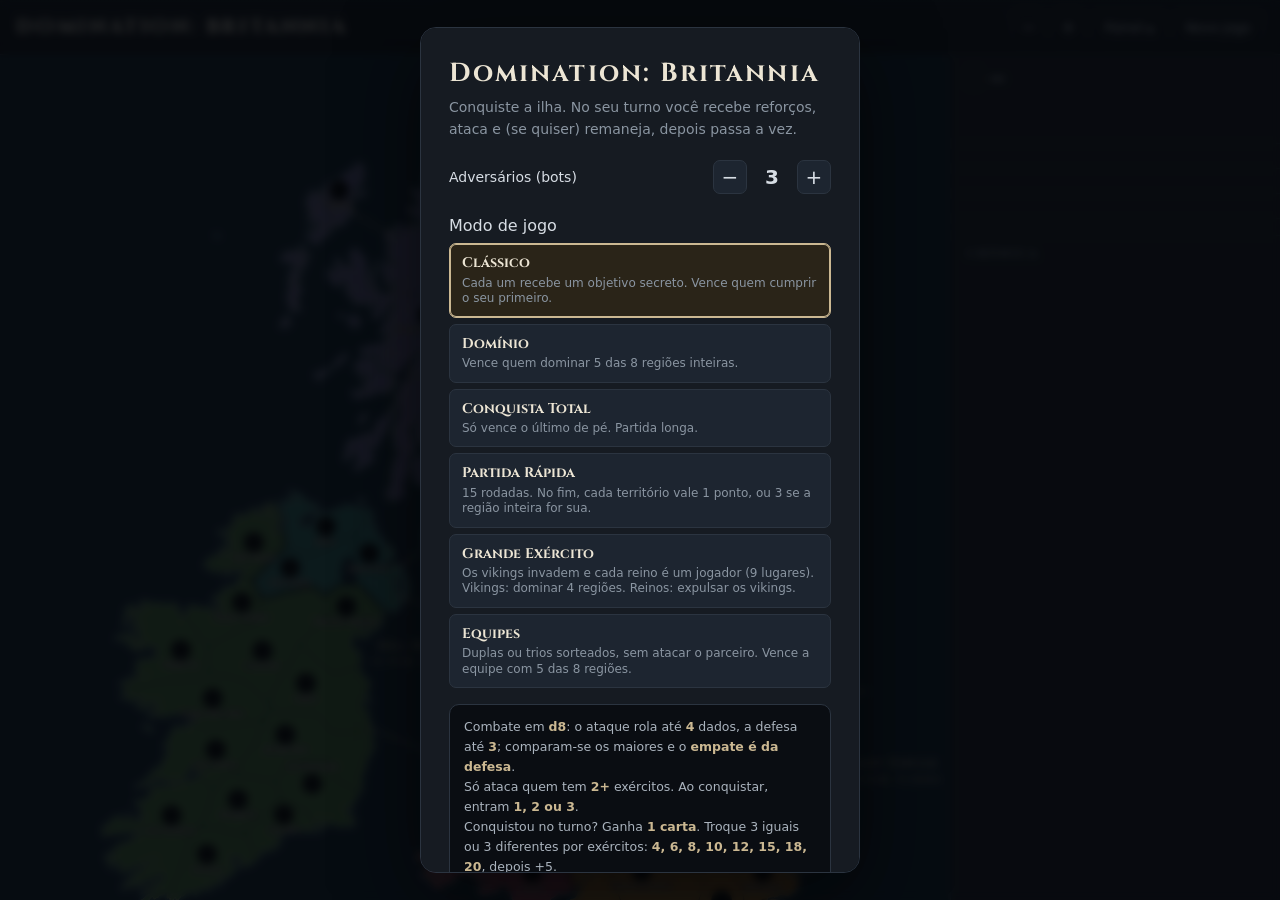
==== index.html @ 7926862a "App no celular: instalável, sem internet, aviso de versão nova e jogo só deitado - manifest.webmanif" ====
<!DOCTYPE html>
<html lang="pt-BR">
<head>
<meta charset="utf-8">
<meta name="viewport" content="width=device-width, initial-scale=1, maximum-scale=4, user-scalable=yes, viewport-fit=cover">
<title>Domination: Britannia</title>
<!-- app instalável (PWA): manifesto, ícones e cor da barra -->
<link rel="manifest" href="manifest.webmanifest">
<meta name="theme-color" content="#0e1116">
<link rel="icon" type="image/png" sizes="32x32" href="icones/favicon-32.png">
<link rel="icon" type="image/png" sizes="192x192" href="icones/icone-192.png">
<link rel="apple-touch-icon" href="icones/apple-touch-icon.png">
<meta name="apple-mobile-web-app-capable" content="yes">
<meta name="mobile-web-app-capable" content="yes">
<meta name="apple-mobile-web-app-status-bar-style" content="black-translucent">
<meta name="apple-mobile-web-app-title" content="Domination">
<link rel="preconnect" href="https://fonts.googleapis.com">
<link rel="preconnect" href="https://fonts.gstatic.com" crossorigin>
<link href="https://fonts.googleapis.com/css2?family=Cinzel:wght@500;700&display=swap" rel="stylesheet">
<!-- ?v=N: número de versão. Aumente a cada atualização para o navegador
     buscar os arquivos novos em vez de usar a cópia guardada — e troque
     também VERSAO em sw.js para o MESMO número (é o que avisa o app). -->
<link rel="stylesheet" href="estilo.css?v=14">
</head>
<body>
<div id="app">
  <header>
    <div class="brand">
      <h1>DOMINATION: BRITANNIA</h1>
    </div>
    <div class="spacer"></div>
    <div class="tool">
      <button class="iconbtn ghost" id="zoomOut" title="Diminuir">−</button>
      <button class="iconbtn ghost" id="zoomIn" title="Ampliar">+</button>
      <button class="ghost" id="instalarBtn" hidden>Instalar</button>
      <button class="ghost" id="painelBtn" aria-controls="panel">Painel ▴</button>
      <button class="ghost" id="newGame">Novo jogo</button>
    </div>
  </header>

  <main>
    <div id="boardScroll">
      <div id="boardInner">
        <svg id="board" xmlns="http://www.w3.org/2000/svg" preserveAspectRatio="xMidYMid meet"></svg>
      </div>
      <div id="dice"></div>
    </div>

    <aside id="panel">
      <div class="turnbox">
        <div class="turnrow">
          <span class="dot" id="turnDot"></span>
          <span class="who" id="turnWho">—</span>
        </div>
        <div class="phasetag" id="phaseTag"></div>
        <div class="reinf" id="reinf"></div>
        <div class="instr" id="instr"></div>
      </div>

      <div class="actions" id="actions"></div>

      <div class="objetivobox" id="objetivoBox"></div>

      <div class="cartasbox" id="cartasBox"></div>

      <div id="mover">
        <div class="lbl" id="moverLbl"></div>
        <div class="stepper">
          <button class="iconbtn" id="moverMinus">−</button>
          <span class="qty" id="moverQty">1</span>
          <button class="iconbtn" id="moverPlus">+</button>
          <button class="primary" id="moverGo" style="flex:1">Mover</button>
          <button class="ghost" id="moverCancel">Cancelar</button>
        </div>
      </div>

      <div class="players" id="players"></div>

      <div class="logwrap">
        <h3>Crônica</h3>
        <div id="log"></div>
      </div>
    </aside>
  </main>
</div>

<div id="overlay"></div>
<div id="toast"></div>

<!-- celular em pé: o jogo é só deitado -->
<div id="gireAviso" role="alert">
  <div class="gireIcone" aria-hidden="true"></div>
  <p class="gireTitulo">Gire o celular</p>
  <p class="gireTexto">Domination: Britannia é jogado com o celular deitado.</p>
</div>

<!-- versão nova do app baixada: toque para atualizar -->
<button id="atualizaBanner" hidden></button>

<script src="mapa.js?v=14"></script>
<script src="motor.js?v=14"></script>
<script src="bots.js?v=14"></script>
<script src="desenho.js?v=14"></script>
<script src="cartas.js?v=14"></script>
<script src="telas.js?v=14"></script>
<script src="app.js?v=14"></script>
</body>
</html>
---- estilo.css ----
:root{
    --ink:#0e1116; --ink2:#0a0d12; --surface:#161b22; --surface2:#1d2530;
    --line:#2b3440; --edge:#46515f; --sea:#3c6f8a; --text:#d7dde4; --muted:#8a95a1;
    --bone:#cbb892; --bone-dim:rgba(203,184,146,.18);
    --good:#3fb950; --bad:#e5534b;
  }
  *{ box-sizing:border-box; }
  html,body{ margin:0; height:100%; }
  body{
    background:var(--ink); color:var(--text);
    font-family:"Inter",system-ui,-apple-system,"Segoe UI",Roboto,Helvetica,Arial,sans-serif;
    -webkit-font-smoothing:antialiased; overflow:hidden;
  }
  #app{ display:flex; flex-direction:column; height:100%; }

  /* ---------- header ---------- */
  header{
    display:flex; align-items:center; gap:14px;
    padding:10px 16px; border-bottom:1px solid var(--line);
    background:linear-gradient(180deg,#11161d,#0c1016);
  }
  .brand{ display:flex; flex-direction:column; line-height:1; }
  .brand h1{
    font-family:"Cinzel",Georgia,serif; font-weight:700;
    font-size:20px; letter-spacing:.14em; margin:0; color:#e9e2d2;
  }
  .brand .sub{ font-size:10.5px; letter-spacing:.22em; color:var(--bone);
    text-transform:uppercase; margin-top:4px; opacity:.8; }
  .spacer{ flex:1; }
  .tool{ display:flex; align-items:center; gap:6px; }
  button{
    font-family:inherit; font-size:13px; color:var(--text);
    background:var(--surface2); border:1px solid var(--line); border-radius:7px;
    padding:8px 12px; cursor:pointer; transition:.15s; line-height:1;
  }
  button:hover:not(:disabled){ border-color:var(--bone-dim); background:#26313e; }
  button:disabled{ opacity:.4; cursor:default; }
  button.primary{ background:var(--bone); color:#1a140a; border-color:var(--bone); font-weight:600; }
  button.primary:hover{ background:#dcc79c; }
  button.ghost{ background:transparent; }
  .iconbtn{ width:34px; height:34px; padding:0; display:flex; align-items:center; justify-content:center; font-size:17px; }

  /* ---------- main split ---------- */
  main{ display:flex; flex:1; min-height:0; }
  #boardScroll{
    flex:1; overflow:auto; position:relative;
    background:
      radial-gradient(120% 90% at 50% 18%, #161d27 0%, #0c0f15 55%, #080a0e 100%);
  }
  #boardInner{ min-width:100%; min-height:100%; display:flex; }
  #board{ display:block; width:100%; height:auto; margin:auto; flex-shrink:0; }

  /* ---------- mapa desenhado (estilo WAR) ---------- */
  .mar{ fill:#0f2230; }
  .costaSombra{ fill:none; stroke:#1d3a4f; stroke-width:7; stroke-linejoin:round; opacity:.8; }
  .chao{ fill:#0f2230; }
  .territorio{ stroke:none; cursor:pointer; transition:filter .15s; }
  .territorio:hover{ filter:brightness(1.18); }
  .territorio.dest{ filter:brightness(1.3); }
  .territorio.target{ filter:brightness(1.35) saturate(1.2); }
  .territorio.origin{ filter:brightness(1.5); }
  .lago{ fill:none; stroke:#0a141c; stroke-width:1; }
  .fronteira{ fill:none; stroke:#0b0f14; stroke-width:1.1; stroke-opacity:.7; stroke-linejoin:round; pointer-events:none; }
  .divisa{ fill:none; stroke:#0b0f14; stroke-width:3; stroke-linejoin:round; stroke-linecap:round; pointer-events:none; }
  .costa{ fill:none; stroke:#cbb892; stroke-width:1.1; stroke-opacity:.55; stroke-linejoin:round; pointer-events:none; }
  .rota{ stroke:#cbb892; stroke-width:1.8; stroke-dasharray:5 5; stroke-linecap:round; opacity:.85; pointer-events:none; }
  .rotuloRegiao{ fill:var(--bone); opacity:.75; font-family:"Cinzel",serif; font-weight:700;
    font-size:17px; letter-spacing:.1em; text-anchor:middle; pointer-events:none; }
  .rotuloRegiao .bonus{ font-size:15px; opacity:.8; }
  .node{ cursor:pointer; }
  .node .hit{ fill:transparent; }
  .node .disc{ stroke:#0c0f14; stroke-width:2.2; transition:transform .12s; }
  .node:hover .disc{ stroke:#fff; }
  .node .army{ font-size:13px; font-weight:700; text-anchor:middle; dominant-baseline:central;
    pointer-events:none; }
  .node .terr{ font-size:8.5px; font-weight:600; fill:#f1ead8; text-anchor:middle; pointer-events:none;
    paint-order:stroke; stroke:#0a0d12; stroke-width:2.6px; stroke-linejoin:round; }
  .ring{ fill:none; pointer-events:none; }
  .ring.origin{ stroke:#fff; stroke-width:3; }
  .ring.target{ stroke:var(--bone); stroke-width:2.5; stroke-dasharray:4 4; }
  .ring.dest{ stroke:#7fd0ff; stroke-width:2.5; stroke-dasharray:4 4; }
  @keyframes flashpulse{ 0%{ stroke:#fff; stroke-width:5; } 100%{ stroke:#0c0f14; stroke-width:2; } }
  .node .disc.flash{ animation:flashpulse .7s ease-out; }

  /* ---------- panel ---------- */
  #panel{
    width:330px; flex-shrink:0; border-left:1px solid var(--line);
    background:var(--surface); display:flex; flex-direction:column; min-height:0;
  }
  .turnbox{ padding:14px 16px; border-bottom:1px solid var(--line); }
  .turnrow{ display:flex; align-items:center; gap:9px; }
  .dot{ width:14px; height:14px; border-radius:50%; flex-shrink:0; box-shadow:0 0 0 2px #0c0f14, 0 0 0 3px rgba(203,184,146,.35); }
  .turnrow .who{ font-weight:600; font-size:15px; }
  .phasetag{ font-size:11px; letter-spacing:.14em; text-transform:uppercase; color:var(--bone);
    margin-top:8px; }
  .instr{ font-size:13px; color:var(--muted); margin-top:8px; line-height:1.45; min-height:34px; }
  .reinf{ font-size:13px; margin-top:6px; }
  .reinf b{ color:#fff; font-size:15px; }

  .actions{ padding:12px 16px; border-bottom:1px solid var(--line); display:flex; flex-wrap:wrap; gap:8px; }
  .actions button{ flex:1 1 auto; }

  #mover{ padding:12px 16px; border-bottom:1px solid var(--line); display:none; }
  #mover.on{ display:block; }
  #mover .lbl{ font-size:13px; color:var(--muted); margin-bottom:8px; }
  #mover .lbl b{ color:var(--text); }
  .stepper{ display:flex; align-items:center; gap:10px; }
  .stepper .qty{ font-size:20px; font-weight:700; min-width:30px; text-align:center; }
  .stepper .iconbtn{ font-size:20px; }

  .players{ padding:8px 10px; border-bottom:1px solid var(--line); overflow:auto; }
  .prow{ display:flex; align-items:center; gap:8px; padding:6px 6px; border-radius:6px; font-size:12.5px; }
  .prow.turn{ background:#222c38; }
  .prow.dead{ opacity:.4; text-decoration:line-through; }
  .prow .pname{ flex:1; }
  .prow .stat{ color:var(--muted); font-variant-numeric:tabular-nums; }
  .prow .rg{ color:var(--bone); font-weight:600; }

  .logwrap{ flex:1; min-height:60px; overflow:auto; padding:10px 16px; }
  .logwrap h3{ font-family:"Cinzel",serif; font-size:11px; letter-spacing:.18em; color:var(--muted);
    text-transform:uppercase; margin:0 0 8px; }
  .logline{ font-size:12.5px; color:#b9c2cc; padding:3px 0; border-bottom:1px solid #1b222b; }

  /* ---------- dice overlay ---------- */
  #dice{
    position:absolute; top:14px; left:50%; transform:translate(-50%,-100%);
    background:rgba(12,16,22,.94); border:1px solid var(--line); border-radius:12px;
    padding:12px 16px; display:none; gap:14px; align-items:center; pointer-events:none;
    box-shadow:0 12px 40px rgba(0,0,0,.5); z-index:5;
  }
  #dice.on{ display:flex; animation:popin .25s ease-out; }
  @keyframes popin{ from{ opacity:0; transform:translate(-50%,calc(-100% + 8px)) scale(.9);} to{ opacity:1; transform:translate(-50%,-100%);} }
  .dside{ display:flex; flex-direction:column; align-items:center; gap:6px; }
  .dside .cap{ font-size:10px; letter-spacing:.14em; text-transform:uppercase; color:var(--muted); }
  .dice-row{ display:flex; gap:6px; }
  .die{ width:34px; height:34px; display:flex; align-items:center; justify-content:center;
    font-weight:700; font-size:15px; color:#fff;
    clip-path:polygon(30% 0,70% 0,100% 30%,100% 70%,70% 100%,30% 100%,0 70%,0 30%); }
  .die.dim{ opacity:.3; }
  .dvs{ font-family:"Cinzel",serif; color:var(--bone); font-size:14px; }
  .dres{ font-size:12px; color:var(--text); text-align:center; max-width:130px; }
  .dres .win{ color:var(--good); font-weight:600; }

  /* ---------- modal ---------- */
  #overlay{
    position:fixed; inset:0; background:rgba(6,8,11,.82); backdrop-filter:blur(4px);
    display:none; align-items:center; justify-content:center; z-index:20; padding:20px;
  }
  #overlay.on{ display:flex; }
  .modal{ background:var(--surface); border:1px solid var(--line); border-radius:16px;
    max-width:440px; width:100%; padding:28px; box-shadow:0 24px 80px rgba(0,0,0,.6); }
  .modal h2{ font-family:"Cinzel",serif; letter-spacing:.08em; margin:0 0 6px; font-size:26px; color:#ece5d4; }
  .modal .lead{ color:var(--muted); font-size:14px; line-height:1.55; margin:0 0 20px; }
  .modal .rules{ font-size:12.5px; color:#aab3bd; line-height:1.6; background:var(--ink2);
    border:1px solid var(--line); border-radius:10px; padding:12px 14px; margin:0 0 20px; }
  .modal .rules b{ color:var(--bone); font-weight:600; }
  .field{ display:flex; align-items:center; justify-content:space-between; gap:12px; margin-bottom:22px; }
  .field .flabel{ font-size:14px; }
  #winRegions{ display:flex; flex-wrap:wrap; gap:6px; margin:0 0 20px; }
  .chip{ font-size:11px; padding:4px 9px; border-radius:999px; background:var(--ink2);
    border:1px solid var(--bone-dim); color:var(--bone); }

  /* ---------- cartas ---------- */
  .cartasbox{ padding:12px 16px; border-bottom:1px solid var(--line); display:flex; flex-direction:column; gap:8px; }
  .cartashead{ display:flex; align-items:baseline; justify-content:space-between; gap:8px; }
  .cartashead h3{ font-family:"Cinzel",serif; font-size:11px; letter-spacing:.18em; color:var(--muted);
    text-transform:uppercase; margin:0; }
  .cartasinfo{ font-size:12px; color:var(--muted); }
  .cartasinfo b{ color:var(--bone); }
  .cartasvazio{ font-size:12px; color:var(--muted); margin:0; line-height:1.45; }
  .maoChips{ display:flex; flex-wrap:wrap; gap:6px; }
  .chipCarta{ display:inline-flex; align-items:center; gap:5px; padding:3px 8px 3px 4px; border-radius:6px;
    background:#e8d9ae; color:#1f160a; font-size:12px; font-weight:600; font-family:Georgia,serif; }
  .chipCarta .ct-icone{ flex-shrink:0; }
  .modal.modalCartas{ max-width:760px; max-height:92vh; overflow:auto; }
  .mesaCartas{ display:flex; flex-wrap:wrap; gap:12px; justify-content:center; margin:0 0 14px; }
  .cartaBtn{ padding:0; border:none; background:none; border-radius:12px; width:124px; cursor:pointer;
    transition:transform .15s, box-shadow .15s; line-height:0; }
  .cartaBtn:hover:not(:disabled){ background:none; transform:translateY(-3px); }
  .cartaBtn:disabled{ opacity:1; cursor:default; }
  .cartaBtn .carta{ width:100%; height:auto; display:block; }
  .cartaBtn.sel{ transform:translateY(-8px); box-shadow:0 0 0 3px var(--bone), 0 10px 24px rgba(0,0,0,.5); }
  .cartaBtn:focus-visible{ outline:2px solid var(--bone); outline-offset:3px; }
  .trocaStatus{ font-size:13px; color:var(--text); text-align:center; margin:0 0 14px; min-height:1.3em; }
  .trocaStatus b{ color:var(--bone); }
  .trocaAcoes{ display:flex; gap:8px; justify-content:flex-end; flex-wrap:wrap; }
  @media (max-width:520px){ .cartaBtn{ width:96px; } .modal.modalCartas{ padding:18px; } }

  /* ---------- modo + objetivo ---------- */
  .objetivobox{ padding:12px 16px; border-bottom:1px solid var(--line); display:flex; flex-direction:column; gap:4px; }
  .objNome{ font-family:"Cinzel",serif; font-weight:700; color:var(--bone); font-size:15px; margin:4px 0 0; }
  .objTexto{ font-size:12.5px; color:var(--text); margin:0; line-height:1.45; }
  .objMotivo{ display:block; color:var(--muted); margin-top:4px; }
  .objTexto.oculto{ color:var(--muted); font-style:italic; }
  button.mini{ padding:4px 9px; font-size:11.5px; }
  .modos{ display:flex; flex-direction:column; gap:6px; margin:0 0 16px; }
  .modoOpcao{ display:flex; flex-direction:column; align-items:flex-start; gap:3px; text-align:left; padding:10px 12px; line-height:1.3; }
  .modoOpcao b{ font-family:"Cinzel",serif; color:#ece5d4; font-size:14px; }
  .modoOpcao span{ font-size:12px; color:var(--muted); }
  .modoOpcao.sel{ border-color:var(--bone); background:#2a2418; box-shadow:0 0 0 1px var(--bone) inset; }
  .modal.modalInicio{ max-height:94vh; overflow:auto; }
  .objRevelados{ display:flex; flex-direction:column; gap:6px; margin:0 0 20px; font-size:12.5px; color:var(--text); }
  .objRev{ display:flex; gap:8px; align-items:flex-start; line-height:1.4; }
  .objRev .dot{ margin-top:3px; }
  .objRev i{ color:var(--muted); display:block; }

  /* ---------- modos novos: opções de início ---------- */
  .modoExtra{ margin:0 0 16px; }
  .modoExtra .flabel{ font-size:14px; margin-bottom:8px; }
  .formatos{ display:flex; gap:8px; }
  .formatoOpcao{ flex:1; font-family:"Cinzel",serif; font-size:15px; padding:10px; }
  .formatoOpcao.sel, .ladoOpcao.sel{ border-color:var(--bone); background:#2a2418; box-shadow:0 0 0 1px var(--bone) inset; }
  .lados{ display:grid; grid-template-columns:repeat(3, 1fr); gap:6px; }
  .ladoOpcao{ display:flex; align-items:center; gap:6px; padding:8px; font-size:12.5px; text-align:left; }
  .ladoOpcao .dot{ width:12px; height:12px; }
  .extraNota{ font-size:12px; color:var(--muted); line-height:1.45; margin:8px 0 0; }
  @media (max-width:520px){ .lados{ grid-template-columns:repeat(2, 1fr); } }

  /* ---------- equipes: marquinha nas peças e no painel ---------- */
  .eqBadge circle{ fill:var(--bone); stroke:#0c0f14; stroke-width:1.4; }
  .eqBadge text{ font-size:8px; font-weight:800; fill:#15110a; text-anchor:middle; dominant-baseline:central; }
  .eqBadge{ pointer-events:none; }
  .eqTag{ display:inline-flex; align-items:center; justify-content:center; width:16px; height:16px; border-radius:50%;
    background:var(--bone); color:#15110a; font-size:10px; font-weight:800; flex-shrink:0; font-family:Inter,system-ui,sans-serif; }
  .objNome .eqTag{ vertical-align:1px; margin-right:4px; }

  /* ---------- placar do fim (Partida Rápida, Grande Exército) ---------- */
  .modal.modalVitoria{ max-height:94vh; overflow:auto; }
  .placar{ width:100%; border-collapse:collapse; font-size:12.5px; margin:0 0 12px; font-variant-numeric:tabular-nums; }
  .placar th{ font-weight:600; color:var(--muted); font-size:11px; text-align:right; padding:4px 6px; }
  .placar td{ padding:5px 6px; border-top:1px solid var(--line); text-align:right; }
  .placar td:first-child{ text-align:left; }
  .placar td:first-child .dot{ display:inline-block; width:11px; height:11px; margin-right:7px; vertical-align:-1px; }
  .placar tr.venc td{ color:var(--bone); font-weight:700; }
  .placar tr.fora td{ opacity:.55; }
  .placar i{ color:var(--muted); font-weight:400; }
  .desempate{ font-size:12.5px; color:var(--muted); margin:0 0 18px; line-height:1.45; }
  .desempate b{ color:var(--bone); }

  /* ---------- painel recolhido ---------- */
  .painelRecolhido #panel .objetivobox,
  .painelRecolhido #panel .cartasbox,
  .painelRecolhido #panel .players,
  .painelRecolhido #panel .logwrap,
  .painelRecolhido #panel .instr{ display:none; }
  .painelRecolhido #panel{ width:230px; }
  .painelRecolhido #panel .turnbox{ padding:10px 14px; }

  /* ---------- conquista: quantos entram ---------- */
  .modal.modalConquista{ max-width:380px; }
  .modal .lead b{ color:var(--bone); }
  .conqLinha{ display:flex; align-items:center; justify-content:center; gap:12px; margin:0 0 12px; }
  .conqOpcao{ width:64px; height:64px; font-size:26px; font-weight:700; font-family:"Cinzel",Georgia,serif;
    border-radius:12px; border-color:var(--bone-dim); }
  .conqOpcao:hover{ background:var(--bone) !important; color:#1a140a; }
  .conqResto{ text-align:center; font-size:12.5px; color:var(--muted); margin:0; }

  /* ---------- toast ---------- */
  #toast{
    position:fixed; bottom:18px; left:50%; transform:translateX(-50%);
    background:#2a2018; border:1px solid var(--bone-dim); color:#f0e6d2;
    padding:10px 16px; border-radius:9px; font-size:13px; z-index:30;
    opacity:0; transition:opacity .25s; pointer-events:none; max-width:88vw;
  }
  #toast.on{ opacity:1; }

  /* ---------- app: aviso de versão nova ---------- */
  #atualizaBanner{
    position:fixed; top:calc(10px + env(safe-area-inset-top)); left:50%; transform:translateX(-50%); z-index:40;
    background:var(--bone); color:#1a140a; border:none; border-radius:10px; padding:10px 16px;
    font-size:13.5px; line-height:1.35; box-shadow:0 10px 30px rgba(0,0,0,.55); max-width:92vw; text-align:center;
  }
  #atualizaBanner[hidden]{ display:none; }
  #atualizaBanner:hover{ background:#dcc79c; }
  .atualizaNota{ display:block; font-size:11.5px; opacity:.75; }
  #instalarBtn[hidden]{ display:none; }

  /* ---------- celular em pé: "gire o celular" (o jogo é só deitado) ---------- */
  #gireAviso{ display:none; }
  @media (orientation:portrait) and (max-width:600px){
    #gireAviso{
      display:flex; position:fixed; inset:0; z-index:100; flex-direction:column; align-items:center; justify-content:center;
      gap:10px; padding:32px; text-align:center; background:var(--ink);
    }
    .gireIcone{ width:54px; height:92px; border:4px solid var(--bone); border-radius:12px; position:relative;
      animation:girar 2.4s ease-in-out infinite; margin-bottom:22px; }
    .gireIcone::after{ content:""; position:absolute; left:50%; bottom:6px; width:12px; height:4px; margin-left:-6px;
      border-radius:2px; background:var(--bone); }
    .gireTitulo{ font-family:"Cinzel",serif; font-weight:700; font-size:24px; letter-spacing:.08em; color:#ece5d4; margin:0; }
    .gireTexto{ font-size:14px; color:var(--muted); margin:0; max-width:260px; line-height:1.5; }
  }
  @keyframes girar{ 0%,25%{ transform:rotate(0); } 55%,100%{ transform:rotate(-90deg); } }

  /* ---------- celular deitado ---------- */
  @media (orientation:landscape) and (max-height:540px){
    #app{ height:100vh; height:100dvh; padding-left:env(safe-area-inset-left); padding-right:env(safe-area-inset-right); }
    header{ padding:5px 10px; gap:8px; }
    .brand h1{ font-size:13px; letter-spacing:.1em; }
    .tool{ gap:4px; }
    .tool button{ padding:5px 8px; font-size:12px; white-space:nowrap; }
    .tool .iconbtn{ width:28px; height:28px; }
    /* painel à direita, rolando como UMA página só */
    #panel{ width:270px; display:block; overflow-y:auto; overscroll-behavior:contain; -webkit-overflow-scrolling:touch; }
    #panel .players, #panel .logwrap{ overflow:visible; }
    #panel .logwrap{ min-height:0; }
    .turnbox{ padding:9px 12px; }
    .turnrow .who{ font-size:14px; }
    .phasetag{ margin-top:4px; }
    .instr{ font-size:12px; margin-top:5px; min-height:0; }
    .actions, .objetivobox, .cartasbox, #mover{ padding:9px 12px; }
    .actions button{ padding:9px 10px; }
    .painelRecolhido #panel{ width:190px; }
    /* janelas: cabem na altura baixa */
    #overlay{ padding:10px; }
    .modal{ padding:18px 20px; max-height:calc(100dvh - 20px); overflow:auto; }
    .modal h2{ font-size:21px; }
    .modal .lead{ margin-bottom:12px; }
    .modal .rules{ margin-bottom:12px; }
    .modos{ display:grid; grid-template-columns:1fr 1fr; }
    .modal.modalInicio{ max-width:640px; }
    .conqOpcao{ width:54px; height:54px; }
    #toast{ bottom:10px; }
  }

  /* ---------- responsive ---------- */
  /* tablet em pé (celular em pé mostra o aviso de girar) */
  @media (max-width:860px) and (orientation:portrait){
    main{ flex-direction:column; }
    /* celular: tela inteira (100dvh desconta a barra do navegador) */
    #app{ height:100vh; height:100dvh; }
    /* painel aberto = metade da tela, rolando como UMA página só */
    #panel{ width:100%; border-left:none; border-top:1px solid var(--line);
      display:block; flex:0 0 50vh; flex-basis:50dvh; height:50vh; height:50dvh; max-height:none;
      overflow-y:auto; overscroll-behavior:contain; -webkit-overflow-scrolling:touch; }
    #panel .players, #panel .logwrap{ overflow:visible; }
    #panel .logwrap{ flex:none; min-height:0; }
    #boardScroll{ flex:1 1 auto; min-height:0; }
    .brand h1{ font-size:17px; }
    .painelRecolhido #panel{ width:100%; flex:0 0 auto; height:auto; overflow:visible; }
    header{ padding:8px 10px; gap:8px; }
    .brand h1{ font-size:14px; letter-spacing:.08em; }
    .tool{ gap:4px; }
    .tool button{ padding:6px 8px; font-size:12px; white-space:nowrap; }
    .tool .iconbtn{ width:30px; height:30px; }
    .painelRecolhido #boardScroll{ min-height:0; }
  }
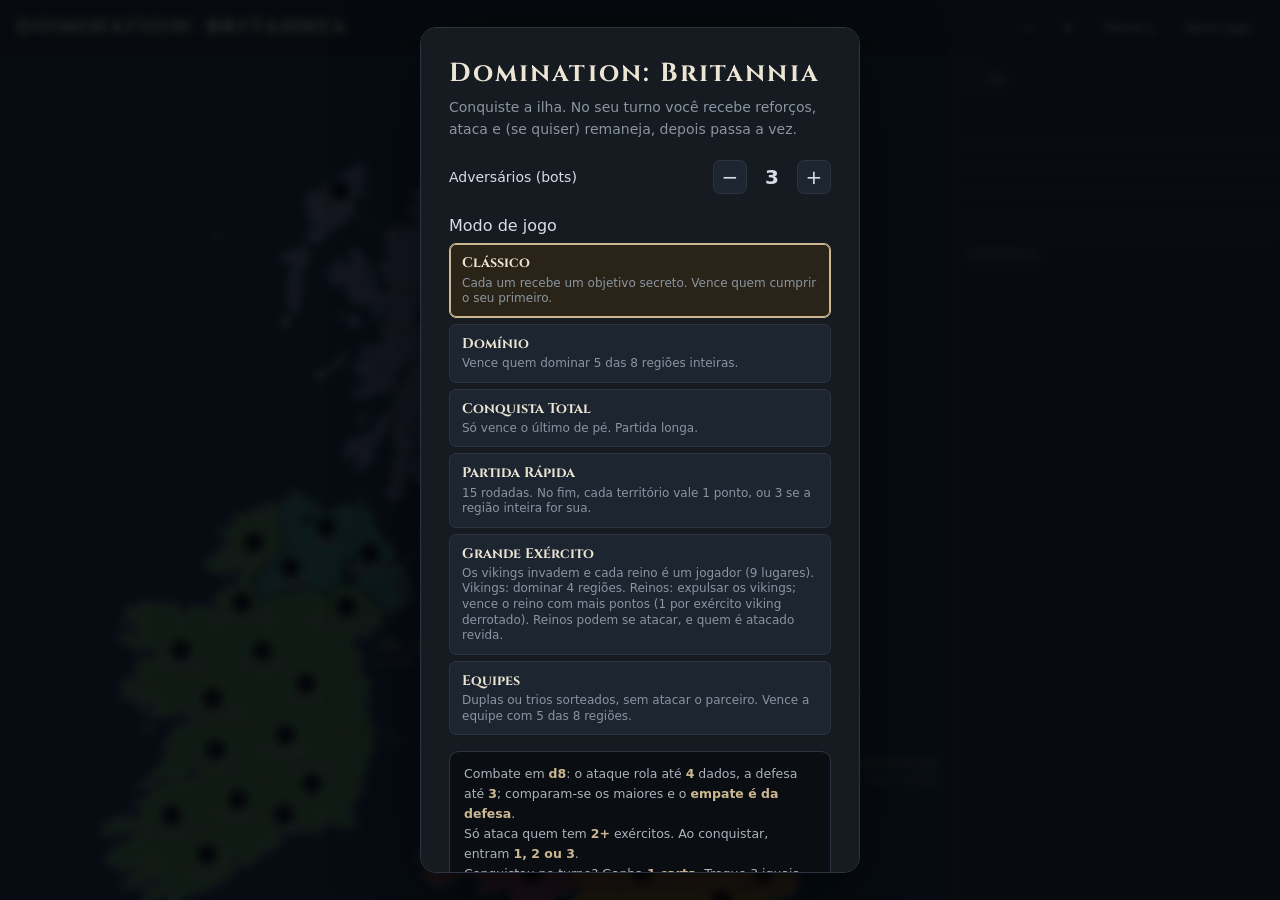
==== commit 2bb1fac9: "Grande Exército: reinos-bots revidam e a descrição explica os pontos Pedido de Kauã: os bots continu" ====
--- a/index.html
+++ b/index.html
@@ -20,7 +20,7 @@
 <!-- ?v=N: número de versão. Aumente a cada atualização para o navegador
      buscar os arquivos novos em vez de usar a cópia guardada — e troque
      também VERSAO em sw.js para o MESMO número (é o que avisa o app). -->
-<link rel="stylesheet" href="estilo.css?v=14">
+<link rel="stylesheet" href="estilo.css?v=17">
 </head>
 <body>
 <div id="app">
@@ -55,6 +55,7 @@
         <div class="phasetag" id="phaseTag"></div>
         <div class="reinf" id="reinf"></div>
         <div class="instr" id="instr"></div>
+        <div class="onlineBox" id="onlineBox"></div>
       </div>
 
       <div class="actions" id="actions"></div>
@@ -97,12 +98,14 @@
 <!-- versão nova do app baixada: toque para atualizar -->
 <button id="atualizaBanner" hidden></button>
 
-<script src="mapa.js?v=14"></script>
-<script src="motor.js?v=14"></script>
-<script src="bots.js?v=14"></script>
-<script src="desenho.js?v=14"></script>
-<script src="cartas.js?v=14"></script>
-<script src="telas.js?v=14"></script>
-<script src="app.js?v=14"></script>
+<script src="mapa.js?v=17"></script>
+<script src="motor.js?v=17"></script>
+<script src="bots.js?v=17"></script>
+<script src="desenho.js?v=17"></script>
+<script src="cartas.js?v=17"></script>
+<script src="rede.js?v=17"></script>
+<script src="online.js?v=17"></script>
+<script src="telas.js?v=17"></script>
+<script src="app.js?v=17"></script>
 </body>
 </html>
--- a/estilo.css
+++ b/estilo.css
@@ -255,6 +255,59 @@
   .conqOpcao:hover{ background:var(--bone) !important; color:#1a140a; }
   .conqResto{ text-align:center; font-size:12.5px; color:var(--muted); margin:0; }
 
+  /* ---------- online: entrada, sala e painel ---------- */
+  .inicioOnline{ display:flex; flex-direction:column; gap:8px; margin-top:10px; }
+  .inicioOnline:empty{ display:none; }
+  .inicioCopy{ margin:14px 0 0; text-align:center; font-size:11px; color:var(--muted); opacity:.8; }
+  .inicioOnline button{ width:100%; padding:10px 12px; }
+  .modal.modalOnline{ max-height:94vh; overflow:auto; }
+  .modal.modalOnline .flabel{ display:block; font-size:13px; color:var(--muted); margin-bottom:6px; }
+  .onCampo{ font-family:inherit; font-size:16px; color:var(--text); background:var(--ink2); border:1px solid var(--line);
+    border-radius:8px; padding:10px 12px; width:100%; }
+  .onCampo:focus{ outline:none; border-color:var(--bone); }
+  .onBotoes{ display:flex; flex-direction:column; gap:10px; margin:14px 0 6px; }
+  .onBotoes > button{ padding:11px 12px; }
+  .onOu{ text-align:center; font-size:12px; color:var(--muted); }
+  .onEntrar{ display:flex; gap:8px; }
+  .onEntrar .onCodigo{ flex:1; min-width:0; text-transform:uppercase; letter-spacing:.3em; font-family:"Cinzel",serif; font-weight:700; }
+  .onErro{ min-height:1.3em; font-size:13px; color:#f0a39d; margin:6px 0 10px; }
+  .modal.modalSala{ max-width:560px; max-height:94vh; overflow:auto; }
+  .salaTopo{ display:flex; align-items:center; justify-content:space-between; gap:12px; margin-bottom:8px; flex-wrap:wrap; }
+  .salaTopo .flabel{ font-size:11px; letter-spacing:.18em; text-transform:uppercase; color:var(--muted); }
+  .salaCodigo{ font-family:"Cinzel",serif; font-weight:700; font-size:34px; letter-spacing:.2em; color:var(--bone); line-height:1.1; }
+  .salaConvite{ display:flex; gap:6px; }
+  .salaModo{ font-size:13px; color:var(--muted); line-height:1.45; margin:0 0 14px; }
+  .salaModo b{ color:var(--bone); font-family:"Cinzel",serif; }
+  .modalSala .formatos{ margin:-6px 0 14px; }
+  .salaLugaresTit{ display:flex; align-items:center; justify-content:space-between; gap:8px; font-size:14px; margin:4px 0 8px; }
+  .salaLugares{ display:flex; flex-direction:column; gap:4px; }
+  .salaLugar{ display:flex; align-items:center; gap:8px; padding:7px 8px; border-radius:8px; background:var(--ink2);
+    border:1px solid var(--line); font-size:13px; min-height:40px; }
+  .salaLugar.eu{ border-color:var(--bone-dim); background:#1f1b12; }
+  .salaLugar.vazio{ opacity:.55; }
+  .salaNome{ flex:1; min-width:0; overflow:hidden; text-overflow:ellipsis; }
+  .salaNome i{ color:var(--muted); }
+  .salaReino{ font-family:"Cinzel",serif; color:var(--bone); margin-right:4px; }
+  .salaChefe{ font-size:10.5px; color:var(--muted); margin-left:4px; }
+  .salaOff{ font-size:11px; color:#f0a39d; }
+  button.eqTag.salaEq{ padding:0; border:none; width:22px; height:22px; font-size:12px; cursor:pointer; }
+  .salaCores{ display:flex; gap:8px; flex-wrap:wrap; }
+  .salaCor{ width:34px; height:34px; border-radius:50%; padding:0; border:2px solid #0c0f14; box-shadow:0 0 0 1px var(--line); }
+  .salaCor:hover:not(:disabled){ filter:brightness(1.15); }
+  .salaCor.sel{ box-shadow:0 0 0 3px var(--bone); }
+  .salaCor:disabled{ opacity:.2; }
+  .salaAviso{ font-size:13px; color:var(--muted); margin:16px 0 12px; line-height:1.45; }
+  .salaAcoes{ display:flex; gap:8px; flex-wrap:wrap; }
+  .salaAcoes .primary{ flex:1; padding:11px 12px; }
+  .onlineBox:empty{ display:none; }
+  .onlineBox{ margin-top:8px; display:flex; flex-direction:column; gap:6px; }
+  .onSala{ font-size:11.5px; color:var(--muted); }
+  .onSala b{ color:var(--bone); letter-spacing:.12em; }
+  .onParado{ font-size:12.5px; line-height:1.4; background:#2a2418; border:1px solid var(--bone-dim); border-radius:8px;
+    padding:8px 10px; display:flex; flex-direction:column; gap:8px; }
+  .prow.off .pname{ color:#f0a39d; }
+  .modal.modalSaida{ max-width:400px; }
+
   /* ---------- toast ---------- */
   #toast{
     position:fixed; bottom:18px; left:50%; transform:translateX(-50%);
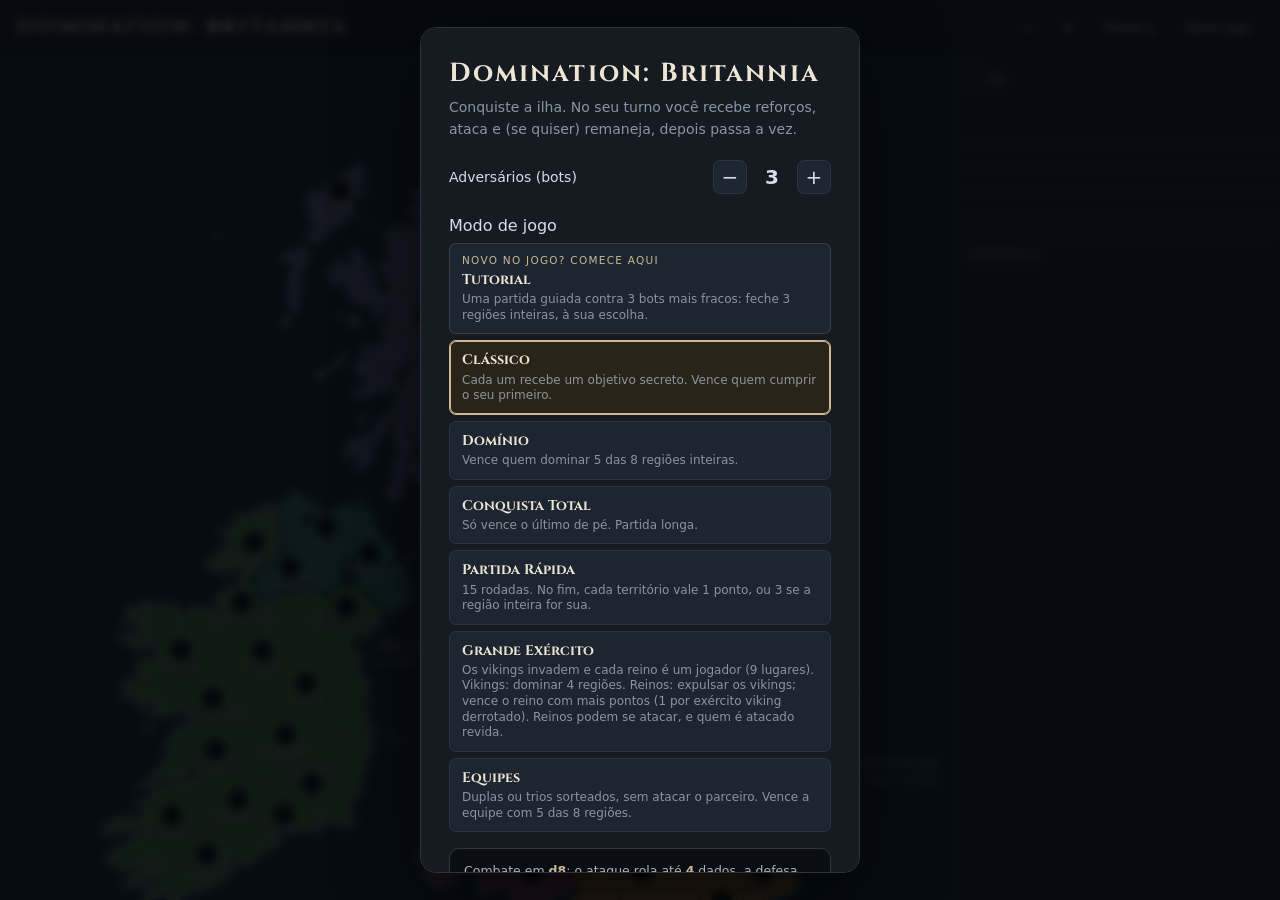
==== commit 0dc246ec: "Modo Tutorial: partida guiada por balões contra 3 bots mais fracos Kauã quer um jeito de quem nunca " ====
--- a/index.html
+++ b/index.html
@@ -20,7 +20,7 @@
 <!-- ?v=N: número de versão. Aumente a cada atualização para o navegador
      buscar os arquivos novos em vez de usar a cópia guardada — e troque
      também VERSAO em sw.js para o MESMO número (é o que avisa o app). -->
-<link rel="stylesheet" href="estilo.css?v=17">
+<link rel="stylesheet" href="estilo.css?v=19">
 </head>
 <body>
 <div id="app">
@@ -98,14 +98,15 @@
 <!-- versão nova do app baixada: toque para atualizar -->
 <button id="atualizaBanner" hidden></button>
 
-<script src="mapa.js?v=17"></script>
-<script src="motor.js?v=17"></script>
-<script src="bots.js?v=17"></script>
-<script src="desenho.js?v=17"></script>
-<script src="cartas.js?v=17"></script>
-<script src="rede.js?v=17"></script>
-<script src="online.js?v=17"></script>
-<script src="telas.js?v=17"></script>
-<script src="app.js?v=17"></script>
+<script src="mapa.js?v=19"></script>
+<script src="motor.js?v=19"></script>
+<script src="bots.js?v=19"></script>
+<script src="desenho.js?v=19"></script>
+<script src="cartas.js?v=19"></script>
+<script src="rede.js?v=19"></script>
+<script src="online.js?v=19"></script>
+<script src="tutorial.js?v=19"></script>
+<script src="telas.js?v=19"></script>
+<script src="app.js?v=19"></script>
 </body>
 </html>
--- a/estilo.css
+++ b/estilo.css
@@ -307,6 +307,43 @@
     padding:8px 10px; display:flex; flex-direction:column; gap:8px; }
   .prow.off .pname{ color:#f0a39d; }
   .modal.modalSaida{ max-width:400px; }
+  /* ---------- tutorial ---------- */
+  .modoOpcao.modoTutorial{ border-color:var(--bone-dim); }
+  .modoNovo{ font-style:normal; font-size:10.5px; letter-spacing:.12em; text-transform:uppercase; color:var(--bone); }
+  #balao{ position:fixed; z-index:15; background:rgba(22,27,34,.97); border:1px solid var(--bone); border-radius:12px;
+    padding:12px 14px; box-shadow:0 12px 40px rgba(0,0,0,.55); display:flex; flex-direction:column; align-items:flex-start; gap:8px;
+    animation:balaoEntra .25s ease-out; }
+  #balao[hidden]{ display:none; }
+  @keyframes balaoEntra{ from{ opacity:0; transform:translateY(6px); } to{ opacity:1; transform:none; } }
+  #balao.recolhido{ padding:4px; background:transparent; border:none; box-shadow:none; }
+  #balao.recolhido button{ background:rgba(22,27,34,.97); border-color:var(--bone); }
+  .balaoTopo{ display:flex; align-items:center; justify-content:space-between; gap:10px; align-self:stretch; }
+  .balaoTopo button{ padding:1px 8px; }
+  .balaoPasso{ font-size:10.5px; letter-spacing:.14em; text-transform:uppercase; color:var(--bone); }
+  .balaoTexto{ margin:0; font-size:13.5px; line-height:1.5; color:var(--text); }
+  .balaoTexto b{ color:var(--bone); }
+  .balaoCor{ display:inline-block; width:10px; height:10px; border-radius:50%; margin-right:4px; vertical-align:baseline; }
+  #balaoOk{ align-self:flex-end; }
+  .tutPulso{ animation:tutPulso 1.2s ease-in-out infinite; }
+  button.tutPulso, #reinf.tutPulso{ box-shadow:0 0 0 2px var(--bone); border-radius:8px; }
+  text.tutPulso{ fill:#f3e6c4; }
+  @keyframes tutPulso{ 50%{ opacity:.55; } }
+  .tutNota{ font-size:12.5px; line-height:1.5; color:var(--text); background:#2a2418; border:1px solid var(--bone-dim);
+    border-radius:8px; padding:8px 10px; margin:12px 0 0; }
+  .modalCartas .tutNota{ margin:0 0 12px; }
+  .tutBotoes{ display:flex; gap:6px; margin-top:8px; }
+  .tutSub{ font-size:13px; color:var(--muted); margin:0 0 8px; }
+  .tutModos{ margin:0 0 18px; padding-left:18px; font-size:13px; line-height:1.6; color:var(--text); }
+  .tutModos b{ color:var(--bone); font-weight:600; }
+  .modal.modalDicas{ max-width:520px; max-height:90vh; overflow:auto; }
+  .tutDicas{ margin:8px 0 18px; }
+  .tutDicas dt{ font-family:"Cinzel",serif; color:var(--bone); font-size:13px; margin-top:10px; }
+  .tutDicas dd{ margin:2px 0 0; font-size:13px; line-height:1.5; color:var(--text); }
+  .tutDicas dd b{ color:var(--bone); }
+
+  /* revanche: na janela de vitória online */
+  #onRevancheBox{ margin-bottom:8px; }
+  .onRevNota{ font-size:12.5px; color:var(--muted); text-align:center; margin:6px 0 2px; }
 
   /* ---------- toast ---------- */
   #toast{
@@ -373,6 +410,8 @@
     .modal.modalInicio{ max-width:640px; }
     .conqOpcao{ width:54px; height:54px; }
     #toast{ bottom:10px; }
+    #balao{ padding:8px 10px; gap:5px; }
+    .balaoTexto{ font-size:12.5px; line-height:1.4; }
   }
 
   /* ---------- responsive ---------- */
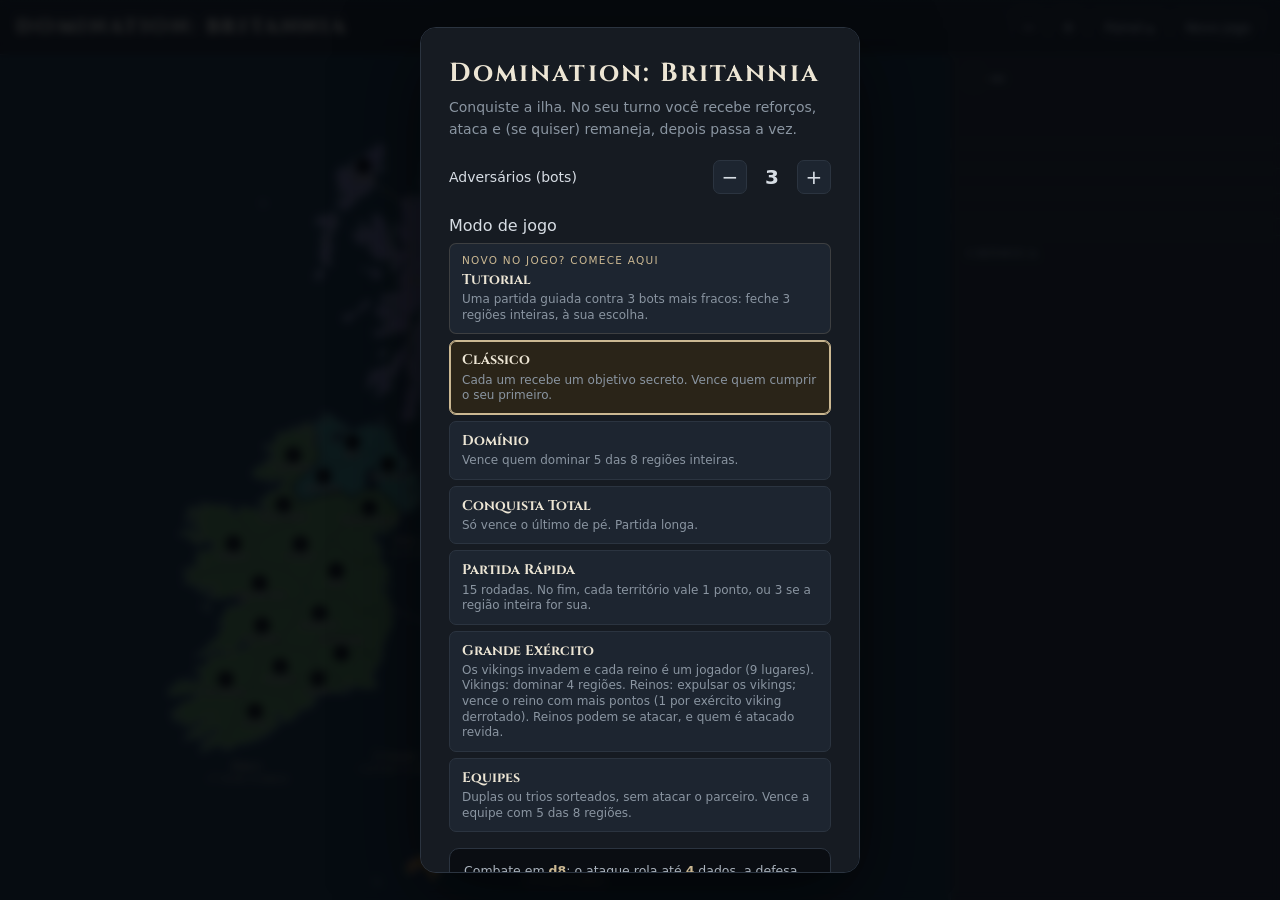
==== commit d019931a: "Domination: Britannia — versão publicada" ====
--- a/index.html
+++ b/index.html
@@ -1,112 +1 @@
-<!DOCTYPE html>
-<html lang="pt-BR">
-<head>
-<meta charset="utf-8">
-<meta name="viewport" content="width=device-width, initial-scale=1, maximum-scale=4, user-scalable=yes, viewport-fit=cover">
-<title>Domination: Britannia</title>
-<!-- app instalável (PWA): manifesto, ícones e cor da barra -->
-<link rel="manifest" href="manifest.webmanifest">
-<meta name="theme-color" content="#0e1116">
-<link rel="icon" type="image/png" sizes="32x32" href="icones/favicon-32.png">
-<link rel="icon" type="image/png" sizes="192x192" href="icones/icone-192.png">
-<link rel="apple-touch-icon" href="icones/apple-touch-icon.png">
-<meta name="apple-mobile-web-app-capable" content="yes">
-<meta name="mobile-web-app-capable" content="yes">
-<meta name="apple-mobile-web-app-status-bar-style" content="black-translucent">
-<meta name="apple-mobile-web-app-title" content="Domination">
-<link rel="preconnect" href="https://fonts.googleapis.com">
-<link rel="preconnect" href="https://fonts.gstatic.com" crossorigin>
-<link href="https://fonts.googleapis.com/css2?family=Cinzel:wght@500;700&display=swap" rel="stylesheet">
-<!-- ?v=N: número de versão. Aumente a cada atualização para o navegador
-     buscar os arquivos novos em vez de usar a cópia guardada — e troque
-     também VERSAO em sw.js para o MESMO número (é o que avisa o app). -->
-<link rel="stylesheet" href="estilo.css?v=19">
-</head>
-<body>
-<div id="app">
-  <header>
-    <div class="brand">
-      <h1>DOMINATION: BRITANNIA</h1>
-    </div>
-    <div class="spacer"></div>
-    <div class="tool">
-      <button class="iconbtn ghost" id="zoomOut" title="Diminuir">−</button>
-      <button class="iconbtn ghost" id="zoomIn" title="Ampliar">+</button>
-      <button class="ghost" id="instalarBtn" hidden>Instalar</button>
-      <button class="ghost" id="painelBtn" aria-controls="panel">Painel ▴</button>
-      <button class="ghost" id="newGame">Novo jogo</button>
-    </div>
-  </header>
-
-  <main>
-    <div id="boardScroll">
-      <div id="boardInner">
-        <svg id="board" xmlns="http://www.w3.org/2000/svg" preserveAspectRatio="xMidYMid meet"></svg>
-      </div>
-      <div id="dice"></div>
-    </div>
-
-    <aside id="panel">
-      <div class="turnbox">
-        <div class="turnrow">
-          <span class="dot" id="turnDot"></span>
-          <span class="who" id="turnWho">—</span>
-        </div>
-        <div class="phasetag" id="phaseTag"></div>
-        <div class="reinf" id="reinf"></div>
-        <div class="instr" id="instr"></div>
-        <div class="onlineBox" id="onlineBox"></div>
-      </div>
-
-      <div class="actions" id="actions"></div>
-
-      <div class="objetivobox" id="objetivoBox"></div>
-
-      <div class="cartasbox" id="cartasBox"></div>
-
-      <div id="mover">
-        <div class="lbl" id="moverLbl"></div>
-        <div class="stepper">
-          <button class="iconbtn" id="moverMinus">−</button>
-          <span class="qty" id="moverQty">1</span>
-          <button class="iconbtn" id="moverPlus">+</button>
-          <button class="primary" id="moverGo" style="flex:1">Mover</button>
-          <button class="ghost" id="moverCancel">Cancelar</button>
-        </div>
-      </div>
-
-      <div class="players" id="players"></div>
-
-      <div class="logwrap">
-        <h3>Crônica</h3>
-        <div id="log"></div>
-      </div>
-    </aside>
-  </main>
-</div>
-
-<div id="overlay"></div>
-<div id="toast"></div>
-
-<!-- celular em pé: o jogo é só deitado -->
-<div id="gireAviso" role="alert">
-  <div class="gireIcone" aria-hidden="true"></div>
-  <p class="gireTitulo">Gire o celular</p>
-  <p class="gireTexto">Domination: Britannia é jogado com o celular deitado.</p>
-</div>
-
-<!-- versão nova do app baixada: toque para atualizar -->
-<button id="atualizaBanner" hidden></button>
-
-<script src="mapa.js?v=19"></script>
-<script src="motor.js?v=19"></script>
-<script src="bots.js?v=19"></script>
-<script src="desenho.js?v=19"></script>
-<script src="cartas.js?v=19"></script>
-<script src="rede.js?v=19"></script>
-<script src="online.js?v=19"></script>
-<script src="tutorial.js?v=19"></script>
-<script src="telas.js?v=19"></script>
-<script src="app.js?v=19"></script>
-</body>
-</html>
+<!DOCTYPE html> <html lang="pt-BR"> <head> <meta charset="utf-8"> <meta name="viewport" content="width=device-width,initial-scale=1,maximum-scale=1,user-scalable=no,viewport-fit=cover"> <title>Domination: Britannia</title> <link rel="manifest" href="manifest.webmanifest"> <meta name="theme-color" content="#0e1116"> <link rel="icon" type="image/png" sizes="32x32" href="icones/favicon-32.png"> <link rel="icon" type="image/png" sizes="192x192" href="icones/icone-192.png"> <link rel="apple-touch-icon" href="icones/apple-touch-icon.png"> <meta name="apple-mobile-web-app-capable" content="yes"> <meta name="mobile-web-app-capable" content="yes"> <meta name="apple-mobile-web-app-status-bar-style" content="black-translucent"> <meta name="apple-mobile-web-app-title" content="Domination"> <link rel="stylesheet" href="estilo.css?v=25"> </head> <body> <div id="app"> <header> <div class="brand"> <h1>DOMINATION: BRITANNIA</h1> </div> <div class="spacer"></div> <div class="tool"> <button class="iconbtn ghost" id="zoomOut" title="Diminuir">−</button> <button class="iconbtn ghost" id="zoomIn" title="Ampliar">+</button> <button class="ghost" id="instalarBtn" hidden>Instalar</button> <button class="ghost" id="painelBtn" aria-controls="panel">Painel ▴</button> <button class="ghost" id="newGame">Novo jogo</button> </div> </header> <main> <div id="boardScroll"> <div id="boardInner"> <svg id="board" xmlns="http://www.w3.org/2000/svg" preserveAspectRatio="xMidYMid meet"></svg> </div> <div id="dice"></div> </div> <aside id="panel"> <div class="turnbox"> <div class="turnrow"> <span class="dot" id="turnDot"></span> <span class="who" id="turnWho">—</span> </div> <div class="phasetag" id="phaseTag"></div> <div class="reinf" id="reinf"></div> <div class="instr" id="instr"></div> <div class="onlineBox" id="onlineBox"></div> </div> <div class="actions" id="actions"></div> <div class="objetivobox" id="objetivoBox"></div> <div class="cartasbox" id="cartasBox"></div> <div id="mover"> <div class="lbl" id="moverLbl"></div> <div class="stepper"> <button class="iconbtn" id="moverMinus">−</button> <span class="qty" id="moverQty">1</span> <button class="iconbtn" id="moverPlus">+</button> <button class="primary" id="moverGo" style="flex:1">Mover</button> <button class="ghost" id="moverCancel">Cancelar</button> </div> </div> <div class="players" id="players"></div> <div class="logwrap"> <h3>Crônica</h3> <div id="log"></div> </div> </aside> </main> </div> <div id="overlay"></div> <div id="toast"></div> <div id="gireAviso" role="alert"> <div class="gireIcone" aria-hidden="true"></div> <p class="gireTitulo">Gire o celular</p> <p class="gireTexto">Domination: Britannia é jogado com o celular deitado.</p> </div> <button id="atualizaBanner" hidden></button> <script src="mapa.js?v=25"></script> <script src="motor.js?v=25"></script> <script src="bots.js?v=25"></script> <script src="desenho.js?v=25"></script> <script src="cartas.js?v=25"></script> <script src="rede.js?v=25"></script> <script src="online.js?v=25"></script> <script src="tutorial.js?v=25"></script> <script src="telas.js?v=25"></script> <script src="app.js?v=25"></script> </body> </html> 
--- a/estilo.css
+++ b/estilo.css
@@ -1,438 +1 @@
-  :root{
-    --ink:#0e1116; --ink2:#0a0d12; --surface:#161b22; --surface2:#1d2530;
-    --line:#2b3440; --edge:#46515f; --sea:#3c6f8a; --text:#d7dde4; --muted:#8a95a1;
-    --bone:#cbb892; --bone-dim:rgba(203,184,146,.18);
-    --good:#3fb950; --bad:#e5534b;
-  }
-  *{ box-sizing:border-box; }
-  html,body{ margin:0; height:100%; }
-  body{
-    background:var(--ink); color:var(--text);
-    font-family:"Inter",system-ui,-apple-system,"Segoe UI",Roboto,Helvetica,Arial,sans-serif;
-    -webkit-font-smoothing:antialiased; overflow:hidden;
-  }
-  #app{ display:flex; flex-direction:column; height:100%; }
-
-  /* ---------- header ---------- */
-  header{
-    display:flex; align-items:center; gap:14px;
-    padding:10px 16px; border-bottom:1px solid var(--line);
-    background:linear-gradient(180deg,#11161d,#0c1016);
-  }
-  .brand{ display:flex; flex-direction:column; line-height:1; }
-  .brand h1{
-    font-family:"Cinzel",Georgia,serif; font-weight:700;
-    font-size:20px; letter-spacing:.14em; margin:0; color:#e9e2d2;
-  }
-  .brand .sub{ font-size:10.5px; letter-spacing:.22em; color:var(--bone);
-    text-transform:uppercase; margin-top:4px; opacity:.8; }
-  .spacer{ flex:1; }
-  .tool{ display:flex; align-items:center; gap:6px; }
-  button{
-    font-family:inherit; font-size:13px; color:var(--text);
-    background:var(--surface2); border:1px solid var(--line); border-radius:7px;
-    padding:8px 12px; cursor:pointer; transition:.15s; line-height:1;
-  }
-  button:hover:not(:disabled){ border-color:var(--bone-dim); background:#26313e; }
-  button:disabled{ opacity:.4; cursor:default; }
-  button.primary{ background:var(--bone); color:#1a140a; border-color:var(--bone); font-weight:600; }
-  button.primary:hover{ background:#dcc79c; }
-  button.ghost{ background:transparent; }
-  .iconbtn{ width:34px; height:34px; padding:0; display:flex; align-items:center; justify-content:center; font-size:17px; }
-
-  /* ---------- main split ---------- */
-  main{ display:flex; flex:1; min-height:0; }
-  #boardScroll{
-    flex:1; overflow:auto; position:relative;
-    background:
-      radial-gradient(120% 90% at 50% 18%, #161d27 0%, #0c0f15 55%, #080a0e 100%);
-  }
-  #boardInner{ min-width:100%; min-height:100%; display:flex; }
-  #board{ display:block; width:100%; height:auto; margin:auto; flex-shrink:0; }
-
-  /* ---------- mapa desenhado (estilo WAR) ---------- */
-  .mar{ fill:#0f2230; }
-  .costaSombra{ fill:none; stroke:#1d3a4f; stroke-width:7; stroke-linejoin:round; opacity:.8; }
-  .chao{ fill:#0f2230; }
-  .territorio{ stroke:none; cursor:pointer; transition:filter .15s; }
-  .territorio:hover{ filter:brightness(1.18); }
-  .territorio.dest{ filter:brightness(1.3); }
-  .territorio.target{ filter:brightness(1.35) saturate(1.2); }
-  .territorio.origin{ filter:brightness(1.5); }
-  .lago{ fill:none; stroke:#0a141c; stroke-width:1; }
-  .fronteira{ fill:none; stroke:#0b0f14; stroke-width:1.1; stroke-opacity:.7; stroke-linejoin:round; pointer-events:none; }
-  .divisa{ fill:none; stroke:#0b0f14; stroke-width:3; stroke-linejoin:round; stroke-linecap:round; pointer-events:none; }
-  .costa{ fill:none; stroke:#cbb892; stroke-width:1.1; stroke-opacity:.55; stroke-linejoin:round; pointer-events:none; }
-  .rota{ stroke:#cbb892; stroke-width:1.8; stroke-dasharray:5 5; stroke-linecap:round; opacity:.85; pointer-events:none; }
-  .rotuloRegiao{ fill:var(--bone); opacity:.75; font-family:"Cinzel",serif; font-weight:700;
-    font-size:17px; letter-spacing:.1em; text-anchor:middle; pointer-events:none; }
-  .rotuloRegiao .bonus{ font-size:15px; opacity:.8; }
-  .node{ cursor:pointer; }
-  .node .hit{ fill:transparent; }
-  .node .disc{ stroke:#0c0f14; stroke-width:2.2; transition:transform .12s; }
-  .node:hover .disc{ stroke:#fff; }
-  .node .army{ font-size:13px; font-weight:700; text-anchor:middle; dominant-baseline:central;
-    pointer-events:none; }
-  .node .terr{ font-size:8.5px; font-weight:600; fill:#f1ead8; text-anchor:middle; pointer-events:none;
-    paint-order:stroke; stroke:#0a0d12; stroke-width:2.6px; stroke-linejoin:round; }
-  .ring{ fill:none; pointer-events:none; }
-  .ring.origin{ stroke:#fff; stroke-width:3; }
-  .ring.target{ stroke:var(--bone); stroke-width:2.5; stroke-dasharray:4 4; }
-  .ring.dest{ stroke:#7fd0ff; stroke-width:2.5; stroke-dasharray:4 4; }
-  @keyframes flashpulse{ 0%{ stroke:#fff; stroke-width:5; } 100%{ stroke:#0c0f14; stroke-width:2; } }
-  .node .disc.flash{ animation:flashpulse .7s ease-out; }
-
-  /* ---------- panel ---------- */
-  #panel{
-    width:330px; flex-shrink:0; border-left:1px solid var(--line);
-    background:var(--surface); display:flex; flex-direction:column; min-height:0;
-  }
-  .turnbox{ padding:14px 16px; border-bottom:1px solid var(--line); }
-  .turnrow{ display:flex; align-items:center; gap:9px; }
-  .dot{ width:14px; height:14px; border-radius:50%; flex-shrink:0; box-shadow:0 0 0 2px #0c0f14, 0 0 0 3px rgba(203,184,146,.35); }
-  .turnrow .who{ font-weight:600; font-size:15px; }
-  .phasetag{ font-size:11px; letter-spacing:.14em; text-transform:uppercase; color:var(--bone);
-    margin-top:8px; }
-  .instr{ font-size:13px; color:var(--muted); margin-top:8px; line-height:1.45; min-height:34px; }
-  .reinf{ font-size:13px; margin-top:6px; }
-  .reinf b{ color:#fff; font-size:15px; }
-
-  .actions{ padding:12px 16px; border-bottom:1px solid var(--line); display:flex; flex-wrap:wrap; gap:8px; }
-  .actions button{ flex:1 1 auto; }
-
-  #mover{ padding:12px 16px; border-bottom:1px solid var(--line); display:none; }
-  #mover.on{ display:block; }
-  #mover .lbl{ font-size:13px; color:var(--muted); margin-bottom:8px; }
-  #mover .lbl b{ color:var(--text); }
-  .stepper{ display:flex; align-items:center; gap:10px; }
-  .stepper .qty{ font-size:20px; font-weight:700; min-width:30px; text-align:center; }
-  .stepper .iconbtn{ font-size:20px; }
-
-  .players{ padding:8px 10px; border-bottom:1px solid var(--line); overflow:auto; }
-  .prow{ display:flex; align-items:center; gap:8px; padding:6px 6px; border-radius:6px; font-size:12.5px; }
-  .prow.turn{ background:#222c38; }
-  .prow.dead{ opacity:.4; text-decoration:line-through; }
-  .prow .pname{ flex:1; }
-  .prow .stat{ color:var(--muted); font-variant-numeric:tabular-nums; }
-  .prow .rg{ color:var(--bone); font-weight:600; }
-
-  .logwrap{ flex:1; min-height:60px; overflow:auto; padding:10px 16px; }
-  .logwrap h3{ font-family:"Cinzel",serif; font-size:11px; letter-spacing:.18em; color:var(--muted);
-    text-transform:uppercase; margin:0 0 8px; }
-  .logline{ font-size:12.5px; color:#b9c2cc; padding:3px 0; border-bottom:1px solid #1b222b; }
-
-  /* ---------- dice overlay ---------- */
-  #dice{
-    position:absolute; top:14px; left:50%; transform:translate(-50%,-100%);
-    background:rgba(12,16,22,.94); border:1px solid var(--line); border-radius:12px;
-    padding:12px 16px; display:none; gap:14px; align-items:center; pointer-events:none;
-    box-shadow:0 12px 40px rgba(0,0,0,.5); z-index:5;
-  }
-  #dice.on{ display:flex; animation:popin .25s ease-out; }
-  @keyframes popin{ from{ opacity:0; transform:translate(-50%,calc(-100% + 8px)) scale(.9);} to{ opacity:1; transform:translate(-50%,-100%);} }
-  .dside{ display:flex; flex-direction:column; align-items:center; gap:6px; }
-  .dside .cap{ font-size:10px; letter-spacing:.14em; text-transform:uppercase; color:var(--muted); }
-  .dice-row{ display:flex; gap:6px; }
-  .die{ width:34px; height:34px; display:flex; align-items:center; justify-content:center;
-    font-weight:700; font-size:15px; color:#fff;
-    clip-path:polygon(30% 0,70% 0,100% 30%,100% 70%,70% 100%,30% 100%,0 70%,0 30%); }
-  .die.dim{ opacity:.3; }
-  .dvs{ font-family:"Cinzel",serif; color:var(--bone); font-size:14px; }
-  .dres{ font-size:12px; color:var(--text); text-align:center; max-width:130px; }
-  .dres .win{ color:var(--good); font-weight:600; }
-
-  /* ---------- modal ---------- */
-  #overlay{
-    position:fixed; inset:0; background:rgba(6,8,11,.82); backdrop-filter:blur(4px);
-    display:none; align-items:center; justify-content:center; z-index:20; padding:20px;
-  }
-  #overlay.on{ display:flex; }
-  .modal{ background:var(--surface); border:1px solid var(--line); border-radius:16px;
-    max-width:440px; width:100%; padding:28px; box-shadow:0 24px 80px rgba(0,0,0,.6); }
-  .modal h2{ font-family:"Cinzel",serif; letter-spacing:.08em; margin:0 0 6px; font-size:26px; color:#ece5d4; }
-  .modal .lead{ color:var(--muted); font-size:14px; line-height:1.55; margin:0 0 20px; }
-  .modal .rules{ font-size:12.5px; color:#aab3bd; line-height:1.6; background:var(--ink2);
-    border:1px solid var(--line); border-radius:10px; padding:12px 14px; margin:0 0 20px; }
-  .modal .rules b{ color:var(--bone); font-weight:600; }
-  .field{ display:flex; align-items:center; justify-content:space-between; gap:12px; margin-bottom:22px; }
-  .field .flabel{ font-size:14px; }
-  #winRegions{ display:flex; flex-wrap:wrap; gap:6px; margin:0 0 20px; }
-  .chip{ font-size:11px; padding:4px 9px; border-radius:999px; background:var(--ink2);
-    border:1px solid var(--bone-dim); color:var(--bone); }
-
-  /* ---------- cartas ---------- */
-  .cartasbox{ padding:12px 16px; border-bottom:1px solid var(--line); display:flex; flex-direction:column; gap:8px; }
-  .cartashead{ display:flex; align-items:baseline; justify-content:space-between; gap:8px; }
-  .cartashead h3{ font-family:"Cinzel",serif; font-size:11px; letter-spacing:.18em; color:var(--muted);
-    text-transform:uppercase; margin:0; }
-  .cartasinfo{ font-size:12px; color:var(--muted); }
-  .cartasinfo b{ color:var(--bone); }
-  .cartasvazio{ font-size:12px; color:var(--muted); margin:0; line-height:1.45; }
-  .maoChips{ display:flex; flex-wrap:wrap; gap:6px; }
-  .chipCarta{ display:inline-flex; align-items:center; gap:5px; padding:3px 8px 3px 4px; border-radius:6px;
-    background:#e8d9ae; color:#1f160a; font-size:12px; font-weight:600; font-family:Georgia,serif; }
-  .chipCarta .ct-icone{ flex-shrink:0; }
-  .modal.modalCartas{ max-width:760px; max-height:92vh; overflow:auto; }
-  .mesaCartas{ display:flex; flex-wrap:wrap; gap:12px; justify-content:center; margin:0 0 14px; }
-  .cartaBtn{ padding:0; border:none; background:none; border-radius:12px; width:124px; cursor:pointer;
-    transition:transform .15s, box-shadow .15s; line-height:0; }
-  .cartaBtn:hover:not(:disabled){ background:none; transform:translateY(-3px); }
-  .cartaBtn:disabled{ opacity:1; cursor:default; }
-  .cartaBtn .carta{ width:100%; height:auto; display:block; }
-  .cartaBtn.sel{ transform:translateY(-8px); box-shadow:0 0 0 3px var(--bone), 0 10px 24px rgba(0,0,0,.5); }
-  .cartaBtn:focus-visible{ outline:2px solid var(--bone); outline-offset:3px; }
-  .trocaStatus{ font-size:13px; color:var(--text); text-align:center; margin:0 0 14px; min-height:1.3em; }
-  .trocaStatus b{ color:var(--bone); }
-  .trocaAcoes{ display:flex; gap:8px; justify-content:flex-end; flex-wrap:wrap; }
-  @media (max-width:520px){ .cartaBtn{ width:96px; } .modal.modalCartas{ padding:18px; } }
-
-  /* ---------- modo + objetivo ---------- */
-  .objetivobox{ padding:12px 16px; border-bottom:1px solid var(--line); display:flex; flex-direction:column; gap:4px; }
-  .objNome{ font-family:"Cinzel",serif; font-weight:700; color:var(--bone); font-size:15px; margin:4px 0 0; }
-  .objTexto{ font-size:12.5px; color:var(--text); margin:0; line-height:1.45; }
-  .objMotivo{ display:block; color:var(--muted); margin-top:4px; }
-  .objTexto.oculto{ color:var(--muted); font-style:italic; }
-  button.mini{ padding:4px 9px; font-size:11.5px; }
-  .modos{ display:flex; flex-direction:column; gap:6px; margin:0 0 16px; }
-  .modoOpcao{ display:flex; flex-direction:column; align-items:flex-start; gap:3px; text-align:left; padding:10px 12px; line-height:1.3; }
-  .modoOpcao b{ font-family:"Cinzel",serif; color:#ece5d4; font-size:14px; }
-  .modoOpcao span{ font-size:12px; color:var(--muted); }
-  .modoOpcao.sel{ border-color:var(--bone); background:#2a2418; box-shadow:0 0 0 1px var(--bone) inset; }
-  .modal.modalInicio{ max-height:94vh; overflow:auto; }
-  .objRevelados{ display:flex; flex-direction:column; gap:6px; margin:0 0 20px; font-size:12.5px; color:var(--text); }
-  .objRev{ display:flex; gap:8px; align-items:flex-start; line-height:1.4; }
-  .objRev .dot{ margin-top:3px; }
-  .objRev i{ color:var(--muted); display:block; }
-
-  /* ---------- modos novos: opções de início ---------- */
-  .modoExtra{ margin:0 0 16px; }
-  .modoExtra .flabel{ font-size:14px; margin-bottom:8px; }
-  .formatos{ display:flex; gap:8px; }
-  .formatoOpcao{ flex:1; font-family:"Cinzel",serif; font-size:15px; padding:10px; }
-  .formatoOpcao.sel, .ladoOpcao.sel{ border-color:var(--bone); background:#2a2418; box-shadow:0 0 0 1px var(--bone) inset; }
-  .lados{ display:grid; grid-template-columns:repeat(3, 1fr); gap:6px; }
-  .ladoOpcao{ display:flex; align-items:center; gap:6px; padding:8px; font-size:12.5px; text-align:left; }
-  .ladoOpcao .dot{ width:12px; height:12px; }
-  .extraNota{ font-size:12px; color:var(--muted); line-height:1.45; margin:8px 0 0; }
-  @media (max-width:520px){ .lados{ grid-template-columns:repeat(2, 1fr); } }
-
-  /* ---------- equipes: marquinha nas peças e no painel ---------- */
-  .eqBadge circle{ fill:var(--bone); stroke:#0c0f14; stroke-width:1.4; }
-  .eqBadge text{ font-size:8px; font-weight:800; fill:#15110a; text-anchor:middle; dominant-baseline:central; }
-  .eqBadge{ pointer-events:none; }
-  .eqTag{ display:inline-flex; align-items:center; justify-content:center; width:16px; height:16px; border-radius:50%;
-    background:var(--bone); color:#15110a; font-size:10px; font-weight:800; flex-shrink:0; font-family:Inter,system-ui,sans-serif; }
-  .objNome .eqTag{ vertical-align:1px; margin-right:4px; }
-
-  /* ---------- placar do fim (Partida Rápida, Grande Exército) ---------- */
-  .modal.modalVitoria{ max-height:94vh; overflow:auto; }
-  .placar{ width:100%; border-collapse:collapse; font-size:12.5px; margin:0 0 12px; font-variant-numeric:tabular-nums; }
-  .placar th{ font-weight:600; color:var(--muted); font-size:11px; text-align:right; padding:4px 6px; }
-  .placar td{ padding:5px 6px; border-top:1px solid var(--line); text-align:right; }
-  .placar td:first-child{ text-align:left; }
-  .placar td:first-child .dot{ display:inline-block; width:11px; height:11px; margin-right:7px; vertical-align:-1px; }
-  .placar tr.venc td{ color:var(--bone); font-weight:700; }
-  .placar tr.fora td{ opacity:.55; }
-  .placar i{ color:var(--muted); font-weight:400; }
-  .desempate{ font-size:12.5px; color:var(--muted); margin:0 0 18px; line-height:1.45; }
-  .desempate b{ color:var(--bone); }
-
-  /* ---------- painel recolhido ---------- */
-  .painelRecolhido #panel .objetivobox,
-  .painelRecolhido #panel .cartasbox,
-  .painelRecolhido #panel .players,
-  .painelRecolhido #panel .logwrap,
-  .painelRecolhido #panel .instr{ display:none; }
-  .painelRecolhido #panel{ width:230px; }
-  .painelRecolhido #panel .turnbox{ padding:10px 14px; }
-
-  /* ---------- conquista: quantos entram ---------- */
-  .modal.modalConquista{ max-width:380px; }
-  .modal .lead b{ color:var(--bone); }
-  .conqLinha{ display:flex; align-items:center; justify-content:center; gap:12px; margin:0 0 12px; }
-  .conqOpcao{ width:64px; height:64px; font-size:26px; font-weight:700; font-family:"Cinzel",Georgia,serif;
-    border-radius:12px; border-color:var(--bone-dim); }
-  .conqOpcao:hover{ background:var(--bone) !important; color:#1a140a; }
-  .conqResto{ text-align:center; font-size:12.5px; color:var(--muted); margin:0; }
-
-  /* ---------- online: entrada, sala e painel ---------- */
-  .inicioOnline{ display:flex; flex-direction:column; gap:8px; margin-top:10px; }
-  .inicioOnline:empty{ display:none; }
-  .inicioCopy{ margin:14px 0 0; text-align:center; font-size:11px; color:var(--muted); opacity:.8; }
-  .inicioOnline button{ width:100%; padding:10px 12px; }
-  .modal.modalOnline{ max-height:94vh; overflow:auto; }
-  .modal.modalOnline .flabel{ display:block; font-size:13px; color:var(--muted); margin-bottom:6px; }
-  .onCampo{ font-family:inherit; font-size:16px; color:var(--text); background:var(--ink2); border:1px solid var(--line);
-    border-radius:8px; padding:10px 12px; width:100%; }
-  .onCampo:focus{ outline:none; border-color:var(--bone); }
-  .onBotoes{ display:flex; flex-direction:column; gap:10px; margin:14px 0 6px; }
-  .onBotoes > button{ padding:11px 12px; }
-  .onOu{ text-align:center; font-size:12px; color:var(--muted); }
-  .onEntrar{ display:flex; gap:8px; }
-  .onEntrar .onCodigo{ flex:1; min-width:0; text-transform:uppercase; letter-spacing:.3em; font-family:"Cinzel",serif; font-weight:700; }
-  .onErro{ min-height:1.3em; font-size:13px; color:#f0a39d; margin:6px 0 10px; }
-  .modal.modalSala{ max-width:560px; max-height:94vh; overflow:auto; }
-  .salaTopo{ display:flex; align-items:center; justify-content:space-between; gap:12px; margin-bottom:8px; flex-wrap:wrap; }
-  .salaTopo .flabel{ font-size:11px; letter-spacing:.18em; text-transform:uppercase; color:var(--muted); }
-  .salaCodigo{ font-family:"Cinzel",serif; font-weight:700; font-size:34px; letter-spacing:.2em; color:var(--bone); line-height:1.1; }
-  .salaConvite{ display:flex; gap:6px; }
-  .salaModo{ font-size:13px; color:var(--muted); line-height:1.45; margin:0 0 14px; }
-  .salaModo b{ color:var(--bone); font-family:"Cinzel",serif; }
-  .modalSala .formatos{ margin:-6px 0 14px; }
-  .salaLugaresTit{ display:flex; align-items:center; justify-content:space-between; gap:8px; font-size:14px; margin:4px 0 8px; }
-  .salaLugares{ display:flex; flex-direction:column; gap:4px; }
-  .salaLugar{ display:flex; align-items:center; gap:8px; padding:7px 8px; border-radius:8px; background:var(--ink2);
-    border:1px solid var(--line); font-size:13px; min-height:40px; }
-  .salaLugar.eu{ border-color:var(--bone-dim); background:#1f1b12; }
-  .salaLugar.vazio{ opacity:.55; }
-  .salaNome{ flex:1; min-width:0; overflow:hidden; text-overflow:ellipsis; }
-  .salaNome i{ color:var(--muted); }
-  .salaReino{ font-family:"Cinzel",serif; color:var(--bone); margin-right:4px; }
-  .salaChefe{ font-size:10.5px; color:var(--muted); margin-left:4px; }
-  .salaOff{ font-size:11px; color:#f0a39d; }
-  button.eqTag.salaEq{ padding:0; border:none; width:22px; height:22px; font-size:12px; cursor:pointer; }
-  .salaCores{ display:flex; gap:8px; flex-wrap:wrap; }
-  .salaCor{ width:34px; height:34px; border-radius:50%; padding:0; border:2px solid #0c0f14; box-shadow:0 0 0 1px var(--line); }
-  .salaCor:hover:not(:disabled){ filter:brightness(1.15); }
-  .salaCor.sel{ box-shadow:0 0 0 3px var(--bone); }
-  .salaCor:disabled{ opacity:.2; }
-  .salaAviso{ font-size:13px; color:var(--muted); margin:16px 0 12px; line-height:1.45; }
-  .salaAcoes{ display:flex; gap:8px; flex-wrap:wrap; }
-  .salaAcoes .primary{ flex:1; padding:11px 12px; }
-  .onlineBox:empty{ display:none; }
-  .onlineBox{ margin-top:8px; display:flex; flex-direction:column; gap:6px; }
-  .onSala{ font-size:11.5px; color:var(--muted); }
-  .onSala b{ color:var(--bone); letter-spacing:.12em; }
-  .onParado{ font-size:12.5px; line-height:1.4; background:#2a2418; border:1px solid var(--bone-dim); border-radius:8px;
-    padding:8px 10px; display:flex; flex-direction:column; gap:8px; }
-  .prow.off .pname{ color:#f0a39d; }
-  .modal.modalSaida{ max-width:400px; }
-  /* ---------- tutorial ---------- */
-  .modoOpcao.modoTutorial{ border-color:var(--bone-dim); }
-  .modoNovo{ font-style:normal; font-size:10.5px; letter-spacing:.12em; text-transform:uppercase; color:var(--bone); }
-  #balao{ position:fixed; z-index:15; background:rgba(22,27,34,.97); border:1px solid var(--bone); border-radius:12px;
-    padding:12px 14px; box-shadow:0 12px 40px rgba(0,0,0,.55); display:flex; flex-direction:column; align-items:flex-start; gap:8px;
-    animation:balaoEntra .25s ease-out; }
-  #balao[hidden]{ display:none; }
-  @keyframes balaoEntra{ from{ opacity:0; transform:translateY(6px); } to{ opacity:1; transform:none; } }
-  #balao.recolhido{ padding:4px; background:transparent; border:none; box-shadow:none; }
-  #balao.recolhido button{ background:rgba(22,27,34,.97); border-color:var(--bone); }
-  .balaoTopo{ display:flex; align-items:center; justify-content:space-between; gap:10px; align-self:stretch; }
-  .balaoTopo button{ padding:1px 8px; }
-  .balaoPasso{ font-size:10.5px; letter-spacing:.14em; text-transform:uppercase; color:var(--bone); }
-  .balaoTexto{ margin:0; font-size:13.5px; line-height:1.5; color:var(--text); }
-  .balaoTexto b{ color:var(--bone); }
-  .balaoCor{ display:inline-block; width:10px; height:10px; border-radius:50%; margin-right:4px; vertical-align:baseline; }
-  #balaoOk{ align-self:flex-end; }
-  .tutPulso{ animation:tutPulso 1.2s ease-in-out infinite; }
-  button.tutPulso, #reinf.tutPulso{ box-shadow:0 0 0 2px var(--bone); border-radius:8px; }
-  text.tutPulso{ fill:#f3e6c4; }
-  @keyframes tutPulso{ 50%{ opacity:.55; } }
-  .tutNota{ font-size:12.5px; line-height:1.5; color:var(--text); background:#2a2418; border:1px solid var(--bone-dim);
-    border-radius:8px; padding:8px 10px; margin:12px 0 0; }
-  .modalCartas .tutNota{ margin:0 0 12px; }
-  .tutBotoes{ display:flex; gap:6px; margin-top:8px; }
-  .tutSub{ font-size:13px; color:var(--muted); margin:0 0 8px; }
-  .tutModos{ margin:0 0 18px; padding-left:18px; font-size:13px; line-height:1.6; color:var(--text); }
-  .tutModos b{ color:var(--bone); font-weight:600; }
-  .modal.modalDicas{ max-width:520px; max-height:90vh; overflow:auto; }
-  .tutDicas{ margin:8px 0 18px; }
-  .tutDicas dt{ font-family:"Cinzel",serif; color:var(--bone); font-size:13px; margin-top:10px; }
-  .tutDicas dd{ margin:2px 0 0; font-size:13px; line-height:1.5; color:var(--text); }
-  .tutDicas dd b{ color:var(--bone); }
-
-  /* revanche: na janela de vitória online */
-  #onRevancheBox{ margin-bottom:8px; }
-  .onRevNota{ font-size:12.5px; color:var(--muted); text-align:center; margin:6px 0 2px; }
-
-  /* ---------- toast ---------- */
-  #toast{
-    position:fixed; bottom:18px; left:50%; transform:translateX(-50%);
-    background:#2a2018; border:1px solid var(--bone-dim); color:#f0e6d2;
-    padding:10px 16px; border-radius:9px; font-size:13px; z-index:30;
-    opacity:0; transition:opacity .25s; pointer-events:none; max-width:88vw;
-  }
-  #toast.on{ opacity:1; }
-
-  /* ---------- app: aviso de versão nova ---------- */
-  #atualizaBanner{
-    position:fixed; top:calc(10px + env(safe-area-inset-top)); left:50%; transform:translateX(-50%); z-index:40;
-    background:var(--bone); color:#1a140a; border:none; border-radius:10px; padding:10px 16px;
-    font-size:13.5px; line-height:1.35; box-shadow:0 10px 30px rgba(0,0,0,.55); max-width:92vw; text-align:center;
-  }
-  #atualizaBanner[hidden]{ display:none; }
-  #atualizaBanner:hover{ background:#dcc79c; }
-  .atualizaNota{ display:block; font-size:11.5px; opacity:.75; }
-  #instalarBtn[hidden]{ display:none; }
-
-  /* ---------- celular em pé: "gire o celular" (o jogo é só deitado) ---------- */
-  #gireAviso{ display:none; }
-  @media (orientation:portrait) and (max-width:600px){
-    #gireAviso{
-      display:flex; position:fixed; inset:0; z-index:100; flex-direction:column; align-items:center; justify-content:center;
-      gap:10px; padding:32px; text-align:center; background:var(--ink);
-    }
-    .gireIcone{ width:54px; height:92px; border:4px solid var(--bone); border-radius:12px; position:relative;
-      animation:girar 2.4s ease-in-out infinite; margin-bottom:22px; }
-    .gireIcone::after{ content:""; position:absolute; left:50%; bottom:6px; width:12px; height:4px; margin-left:-6px;
-      border-radius:2px; background:var(--bone); }
-    .gireTitulo{ font-family:"Cinzel",serif; font-weight:700; font-size:24px; letter-spacing:.08em; color:#ece5d4; margin:0; }
-    .gireTexto{ font-size:14px; color:var(--muted); margin:0; max-width:260px; line-height:1.5; }
-  }
-  @keyframes girar{ 0%,25%{ transform:rotate(0); } 55%,100%{ transform:rotate(-90deg); } }
-
-  /* ---------- celular deitado ---------- */
-  @media (orientation:landscape) and (max-height:540px){
-    #app{ height:100vh; height:100dvh; padding-left:env(safe-area-inset-left); padding-right:env(safe-area-inset-right); }
-    header{ padding:5px 10px; gap:8px; }
-    .brand h1{ font-size:13px; letter-spacing:.1em; }
-    .tool{ gap:4px; }
-    .tool button{ padding:5px 8px; font-size:12px; white-space:nowrap; }
-    .tool .iconbtn{ width:28px; height:28px; }
-    /* painel à direita, rolando como UMA página só */
-    #panel{ width:270px; display:block; overflow-y:auto; overscroll-behavior:contain; -webkit-overflow-scrolling:touch; }
-    #panel .players, #panel .logwrap{ overflow:visible; }
-    #panel .logwrap{ min-height:0; }
-    .turnbox{ padding:9px 12px; }
-    .turnrow .who{ font-size:14px; }
-    .phasetag{ margin-top:4px; }
-    .instr{ font-size:12px; margin-top:5px; min-height:0; }
-    .actions, .objetivobox, .cartasbox, #mover{ padding:9px 12px; }
-    .actions button{ padding:9px 10px; }
-    .painelRecolhido #panel{ width:190px; }
-    /* janelas: cabem na altura baixa */
-    #overlay{ padding:10px; }
-    .modal{ padding:18px 20px; max-height:calc(100dvh - 20px); overflow:auto; }
-    .modal h2{ font-size:21px; }
-    .modal .lead{ margin-bottom:12px; }
-    .modal .rules{ margin-bottom:12px; }
-    .modos{ display:grid; grid-template-columns:1fr 1fr; }
-    .modal.modalInicio{ max-width:640px; }
-    .conqOpcao{ width:54px; height:54px; }
-    #toast{ bottom:10px; }
-    #balao{ padding:8px 10px; gap:5px; }
-    .balaoTexto{ font-size:12.5px; line-height:1.4; }
-  }
-
-  /* ---------- responsive ---------- */
-  /* tablet em pé (celular em pé mostra o aviso de girar) */
-  @media (max-width:860px) and (orientation:portrait){
-    main{ flex-direction:column; }
-    /* celular: tela inteira (100dvh desconta a barra do navegador) */
-    #app{ height:100vh; height:100dvh; }
-    /* painel aberto = metade da tela, rolando como UMA página só */
-    #panel{ width:100%; border-left:none; border-top:1px solid var(--line);
-      display:block; flex:0 0 50vh; flex-basis:50dvh; height:50vh; height:50dvh; max-height:none;
-      overflow-y:auto; overscroll-behavior:contain; -webkit-overflow-scrolling:touch; }
-    #panel .players, #panel .logwrap{ overflow:visible; }
-    #panel .logwrap{ flex:none; min-height:0; }
-    #boardScroll{ flex:1 1 auto; min-height:0; }
-    .brand h1{ font-size:17px; }
-    .painelRecolhido #panel{ width:100%; flex:0 0 auto; height:auto; overflow:visible; }
-    header{ padding:8px 10px; gap:8px; }
-    .brand h1{ font-size:14px; letter-spacing:.08em; }
-    .tool{ gap:4px; }
-    .tool button{ padding:6px 8px; font-size:12px; white-space:nowrap; }
-    .tool .iconbtn{ width:30px; height:30px; }
-    .painelRecolhido #boardScroll{ min-height:0; }
-  }
+@font-face{font-family:Cinzel;font-style:normal;font-weight:500;font-display:swap;src:url("fontes/cinzel-500.woff2") format("woff2")}@font-face{font-family:Cinzel;font-style:normal;font-weight:700;font-display:swap;src:url("fontes/cinzel-700.woff2") format("woff2")}:root{--ink:#0e1116;--ink2:#0a0d12;--surface:#161b22;--surface2:#1d2530;--line:#2b3440;--edge:#46515f;--sea:#3c6f8a;--text:#d7dde4;--muted:#8a95a1;--bone:#cbb892;--bone-dim:rgba(203,184,146,.18);--good:#3fb950;--bad:#e5534b}*{box-sizing:border-box}body,html{margin:0;height:100%}body{background:var(--ink);color:var(--text);font-family:Inter,system-ui,-apple-system,"Segoe UI",Roboto,Helvetica,Arial,sans-serif;-webkit-font-smoothing:antialiased;overflow:hidden}#app{display:flex;flex-direction:column;height:100%}header{display:flex;align-items:center;gap:14px;padding:10px 16px;border-bottom:1px solid var(--line);background:linear-gradient(180deg,#11161d,#0c1016)}.brand{display:flex;flex-direction:column;line-height:1}.brand h1{font-family:Cinzel,Georgia,serif;font-weight:700;font-size:20px;letter-spacing:.14em;margin:0;color:#e9e2d2}.brand .sub{font-size:10.5px;letter-spacing:.22em;color:var(--bone);text-transform:uppercase;margin-top:4px;opacity:.8}.spacer{flex:1}.tool{display:flex;align-items:center;gap:6px}button{font-family:inherit;font-size:13px;color:var(--text);background:var(--surface2);border:1px solid var(--line);border-radius:7px;padding:8px 12px;cursor:pointer;transition:.15s;line-height:1}button:hover:not(:disabled){border-color:var(--bone-dim);background:#26313e}button:disabled{opacity:.4;cursor:default}button.primary{background:var(--bone);color:#1a140a;border-color:var(--bone);font-weight:600}button.primary:hover{background:#dcc79c}button.ghost{background:0 0}.iconbtn{width:34px;height:34px;padding:0;display:flex;align-items:center;justify-content:center;font-size:17px}main{display:flex;flex:1;min-height:0}#boardScroll{flex:1;overflow:auto;position:relative;background:radial-gradient(120% 90% at 50% 18%,#161d27 0,#0c0f15 55%,#080a0e 100%)}#boardInner{min-width:100%;min-height:100%;display:flex}#board{display:block;width:100%;height:auto;margin:auto;flex-shrink:0}.mar{fill:#0f2230}.costaSombra{fill:none;stroke:#1d3a4f;stroke-width:7;stroke-linejoin:round;opacity:.8}.chao{fill:#0f2230}.territorio{stroke:none;cursor:pointer;transition:filter .15s}.territorio:hover{filter:brightness(1.18)}.territorio.dest{filter:brightness(1.3)}.territorio.target{filter:brightness(1.35) saturate(1.2)}.territorio.origin{filter:brightness(1.5)}.lago{fill:none;stroke:#0a141c;stroke-width:1}.fronteira{fill:none;stroke:#0b0f14;stroke-width:1.1;stroke-opacity:.7;stroke-linejoin:round;pointer-events:none}.divisa{fill:none;stroke:#0b0f14;stroke-width:3;stroke-linejoin:round;stroke-linecap:round;pointer-events:none}.costa{fill:none;stroke:#cbb892;stroke-width:1.1;stroke-opacity:.55;stroke-linejoin:round;pointer-events:none}.rota{stroke:#cbb892;stroke-width:1.8;stroke-dasharray:5 5;stroke-linecap:round;opacity:.85;pointer-events:none}.rotuloRegiao{fill:var(--bone);opacity:.75;font-family:Cinzel,serif;font-weight:700;font-size:17px;letter-spacing:.1em;text-anchor:middle;pointer-events:none}.rotuloRegiao .bonus{font-size:15px;opacity:.8}.node{cursor:pointer}.node .hit{fill:transparent}.node .disc{stroke:#0c0f14;stroke-width:2.2;transition:transform .12s}.node:hover .disc{stroke:#fff}.node .army{font-size:13px;font-weight:700;text-anchor:middle;dominant-baseline:central;pointer-events:none}.node .terr{font-size:8.5px;font-weight:600;fill:#f1ead8;text-anchor:middle;pointer-events:none;paint-order:stroke;stroke:#0a0d12;stroke-width:2.6px;stroke-linejoin:round}.ring{fill:none;pointer-events:none}.ring.origin{stroke:#fff;stroke-width:3}.ring.target{stroke:var(--bone);stroke-width:2.5;stroke-dasharray:4 4}.ring.dest{stroke:#7fd0ff;stroke-width:2.5;stroke-dasharray:4 4}@keyframes flashpulse{0%{stroke:#fff;stroke-width:5}100%{stroke:#0c0f14;stroke-width:2}}.node .disc.flash{animation:flashpulse .7s ease-out}#panel{width:330px;flex-shrink:0;border-left:1px solid var(--line);background:var(--surface);display:flex;flex-direction:column;min-height:0}.turnbox{padding:14px 16px;border-bottom:1px solid var(--line)}.turnrow{display:flex;align-items:center;gap:9px}.dot{width:14px;height:14px;border-radius:50%;flex-shrink:0;box-shadow:0 0 0 2px #0c0f14,0 0 0 3px rgba(203,184,146,.35)}.turnrow .who{font-weight:600;font-size:15px}.phasetag{font-size:11px;letter-spacing:.14em;text-transform:uppercase;color:var(--bone);margin-top:8px}.instr{font-size:13px;color:var(--muted);margin-top:8px;line-height:1.45;min-height:34px}.reinf{font-size:13px;margin-top:6px}.reinf b{color:#fff;font-size:15px}.actions{padding:12px 16px;border-bottom:1px solid var(--line);display:flex;flex-wrap:wrap;gap:8px}.actions button{flex:1 1 auto}#mover{padding:12px 16px;border-bottom:1px solid var(--line);display:none}#mover.on{display:block}#mover .lbl{font-size:13px;color:var(--muted);margin-bottom:8px}#mover .lbl b{color:var(--text)}.stepper{display:flex;align-items:center;gap:10px}.stepper .qty{font-size:20px;font-weight:700;min-width:30px;text-align:center}.stepper .iconbtn{font-size:20px}.players{padding:8px 10px;border-bottom:1px solid var(--line);overflow:auto}.prow{display:flex;align-items:center;gap:8px;padding:6px 6px;border-radius:6px;font-size:12.5px}.prow.turn{background:#222c38}.prow.dead{opacity:.4;text-decoration:line-through}.prow .pname{flex:1}.prow .stat{color:var(--muted);font-variant-numeric:tabular-nums}.prow .rg{color:var(--bone);font-weight:600}.logwrap{flex:1;min-height:60px;overflow:auto;padding:10px 16px}.logwrap h3{font-family:Cinzel,serif;font-size:11px;letter-spacing:.18em;color:var(--muted);text-transform:uppercase;margin:0 0 8px}.logline{font-size:12.5px;color:#b9c2cc;padding:3px 0;border-bottom:1px solid #1b222b}#dice{position:absolute;top:14px;left:50%;transform:translate(-50%,-100%);background:rgba(12,16,22,.94);border:1px solid var(--line);border-radius:12px;padding:12px 16px;display:none;gap:14px;align-items:center;pointer-events:none;box-shadow:0 12px 40px rgba(0,0,0,.5);z-index:5}#dice.on{display:flex;animation:popin .25s ease-out}@keyframes popin{from{opacity:0;transform:translate(-50%,calc(-100% + 8px)) scale(.9)}to{opacity:1;transform:translate(-50%,-100%)}}.dside{display:flex;flex-direction:column;align-items:center;gap:6px}.dside .cap{font-size:10px;letter-spacing:.14em;text-transform:uppercase;color:var(--muted)}.dice-row{display:flex;gap:6px}.die{width:34px;height:34px;display:flex;align-items:center;justify-content:center;font-weight:700;font-size:15px;color:#fff;clip-path:polygon(30% 0,70% 0,100% 30%,100% 70%,70% 100%,30% 100%,0 70%,0 30%)}.die.dim{opacity:.3}.dvs{font-family:Cinzel,serif;color:var(--bone);font-size:14px}.dres{font-size:12px;color:var(--text);text-align:center;max-width:130px}.dres .win{color:var(--good);font-weight:600}#overlay{position:fixed;inset:0;background:rgba(6,8,11,.82);backdrop-filter:blur(4px);display:none;align-items:center;justify-content:center;z-index:20;padding:20px}#overlay.on{display:flex}.modal{background:var(--surface);border:1px solid var(--line);border-radius:16px;max-width:440px;width:100%;padding:28px;box-shadow:0 24px 80px rgba(0,0,0,.6)}.modal h2{font-family:Cinzel,serif;letter-spacing:.08em;margin:0 0 6px;font-size:26px;color:#ece5d4}.modal .lead{color:var(--muted);font-size:14px;line-height:1.55;margin:0 0 20px}.modal .rules{font-size:12.5px;color:#aab3bd;line-height:1.6;background:var(--ink2);border:1px solid var(--line);border-radius:10px;padding:12px 14px;margin:0 0 20px}.modal .rules b{color:var(--bone);font-weight:600}.field{display:flex;align-items:center;justify-content:space-between;gap:12px;margin-bottom:22px}.field .flabel{font-size:14px}#winRegions{display:flex;flex-wrap:wrap;gap:6px;margin:0 0 20px}.chip{font-size:11px;padding:4px 9px;border-radius:999px;background:var(--ink2);border:1px solid var(--bone-dim);color:var(--bone)}.cartasbox{padding:12px 16px;border-bottom:1px solid var(--line);display:flex;flex-direction:column;gap:8px}.cartashead{display:flex;align-items:baseline;justify-content:space-between;gap:8px}.cartashead h3{font-family:Cinzel,serif;font-size:11px;letter-spacing:.18em;color:var(--muted);text-transform:uppercase;margin:0}.cartasinfo{font-size:12px;color:var(--muted)}.cartasinfo b{color:var(--bone)}.cartasvazio{font-size:12px;color:var(--muted);margin:0;line-height:1.45}.maoChips{display:flex;flex-wrap:wrap;gap:6px}.chipCarta{display:inline-flex;align-items:center;gap:5px;padding:3px 8px 3px 4px;border-radius:6px;background:#e8d9ae;color:#1f160a;font-size:12px;font-weight:600;font-family:Georgia,serif}.chipCarta .ct-icone{flex-shrink:0}.modal.modalCartas{max-width:760px;max-height:92vh;overflow:auto}.mesaCartas{display:flex;flex-wrap:wrap;gap:12px;justify-content:center;margin:0 0 14px}.cartaBtn{padding:0;border:none;background:0 0;border-radius:12px;width:124px;cursor:pointer;transition:transform .15s,box-shadow .15s;line-height:0}.cartaBtn:hover:not(:disabled){background:0 0;transform:translateY(-3px)}.cartaBtn:disabled{opacity:1;cursor:default}.cartaBtn .carta{width:100%;height:auto;display:block}.cartaBtn.sel{transform:translateY(-8px);box-shadow:0 0 0 3px var(--bone),0 10px 24px rgba(0,0,0,.5)}.cartaBtn:focus-visible{outline:2px solid var(--bone);outline-offset:3px}.trocaStatus{font-size:13px;color:var(--text);text-align:center;margin:0 0 14px;min-height:1.3em}.trocaStatus b{color:var(--bone)}.trocaAcoes{display:flex;gap:8px;justify-content:flex-end;flex-wrap:wrap}@media (max-width:520px){.cartaBtn{width:96px}.modal.modalCartas{padding:18px}}.objetivobox{padding:12px 16px;border-bottom:1px solid var(--line);display:flex;flex-direction:column;gap:4px}.objNome{font-family:Cinzel,serif;font-weight:700;color:var(--bone);font-size:15px;margin:4px 0 0}.objTexto{font-size:12.5px;color:var(--text);margin:0;line-height:1.45}.objMotivo{display:block;color:var(--muted);margin-top:4px}.objTexto.oculto{color:var(--muted);font-style:italic}button.mini{padding:4px 9px;font-size:11.5px}.modos{display:flex;flex-direction:column;gap:6px;margin:0 0 16px}.modoOpcao{display:flex;flex-direction:column;align-items:flex-start;gap:3px;text-align:left;padding:10px 12px;line-height:1.3}.modoOpcao b{font-family:Cinzel,serif;color:#ece5d4;font-size:14px}.modoOpcao span{font-size:12px;color:var(--muted)}.modoOpcao.sel{border-color:var(--bone);background:#2a2418;box-shadow:0 0 0 1px var(--bone) inset}.modal.modalInicio{max-height:94vh;overflow:auto}.objRevelados{display:flex;flex-direction:column;gap:6px;margin:0 0 20px;font-size:12.5px;color:var(--text)}.objRev{display:flex;gap:8px;align-items:flex-start;line-height:1.4}.objRev .dot{margin-top:3px}.objRev i{color:var(--muted);display:block}.modoExtra{margin:0 0 16px}.modoExtra .flabel{font-size:14px;margin-bottom:8px}.formatos{display:flex;gap:8px}.formatoOpcao{flex:1;font-family:Cinzel,serif;font-size:15px;padding:10px}.formatoOpcao.sel,.ladoOpcao.sel{border-color:var(--bone);background:#2a2418;box-shadow:0 0 0 1px var(--bone) inset}.lados{display:grid;grid-template-columns:repeat(3,1fr);gap:6px}.ladoOpcao{display:flex;align-items:center;gap:6px;padding:8px;font-size:12.5px;text-align:left}.ladoOpcao .dot{width:12px;height:12px}.extraNota{font-size:12px;color:var(--muted);line-height:1.45;margin:8px 0 0}@media (max-width:520px){.lados{grid-template-columns:repeat(2,1fr)}}.eqBadge circle{fill:var(--bone);stroke:#0c0f14;stroke-width:1.4}.eqBadge text{font-size:8px;font-weight:800;fill:#15110a;text-anchor:middle;dominant-baseline:central}.eqBadge{pointer-events:none}.eqTag{display:inline-flex;align-items:center;justify-content:center;width:16px;height:16px;border-radius:50%;background:var(--bone);color:#15110a;font-size:10px;font-weight:800;flex-shrink:0;font-family:Inter,system-ui,sans-serif}.objNome .eqTag{vertical-align:1px;margin-right:4px}.modal.modalVitoria{max-height:94vh;overflow:auto}.placar{width:100%;border-collapse:collapse;font-size:12.5px;margin:0 0 12px;font-variant-numeric:tabular-nums}.placar th{font-weight:600;color:var(--muted);font-size:11px;text-align:right;padding:4px 6px}.placar td{padding:5px 6px;border-top:1px solid var(--line);text-align:right}.placar td:first-child{text-align:left}.placar td:first-child .dot{display:inline-block;width:11px;height:11px;margin-right:7px;vertical-align:-1px}.placar tr.venc td{color:var(--bone);font-weight:700}.placar tr.fora td{opacity:.55}.placar i{color:var(--muted);font-weight:400}.desempate{font-size:12.5px;color:var(--muted);margin:0 0 18px;line-height:1.45}.desempate b{color:var(--bone)}.painelRecolhido #panel .cartasbox,.painelRecolhido #panel .instr,.painelRecolhido #panel .logwrap,.painelRecolhido #panel .objetivobox,.painelRecolhido #panel .players{display:none}.painelRecolhido #panel{width:230px}.painelRecolhido #panel .turnbox{padding:10px 14px}.modal.modalConquista{max-width:380px}.modal .lead b{color:var(--bone)}.conqLinha{display:flex;align-items:center;justify-content:center;gap:12px;margin:0 0 12px}.conqOpcao{width:64px;height:64px;font-size:26px;font-weight:700;font-family:Cinzel,Georgia,serif;border-radius:12px;border-color:var(--bone-dim)}.conqOpcao:hover{background:var(--bone)!important;color:#1a140a}.conqResto{text-align:center;font-size:12.5px;color:var(--muted);margin:0}.inicioOnline{display:flex;flex-direction:column;gap:8px;margin-top:10px}.inicioOnline:empty{display:none}.inicioBaixar{display:block;width:max-content;margin:12px auto 0;padding:8px 16px;border:1px solid var(--bone-dim);border-radius:7px;color:var(--bone);text-decoration:none;font-family:Cinzel,Georgia,serif;font-weight:700;font-size:13px;letter-spacing:.08em}.inicioBaixar:hover{border-color:var(--bone);background:#26313e}.inicioCopy{margin:14px 0 0;text-align:center;font-size:11px;color:var(--muted);opacity:.8}.inicioOnline button{width:100%;padding:10px 12px}.modal.modalOnline{max-height:94vh;overflow:auto}.modal.modalOnline .flabel{display:block;font-size:13px;color:var(--muted);margin-bottom:6px}.onCampo{font-family:inherit;font-size:16px;color:var(--text);background:var(--ink2);border:1px solid var(--line);border-radius:8px;padding:10px 12px;width:100%}.onCampo:focus{outline:0;border-color:var(--bone)}.onBotoes{display:flex;flex-direction:column;gap:10px;margin:14px 0 6px}.onBotoes>button{padding:11px 12px}.onOu{text-align:center;font-size:12px;color:var(--muted)}.onEntrar{display:flex;gap:8px}.onEntrar .onCodigo{flex:1;min-width:0;text-transform:uppercase;letter-spacing:.3em;font-family:Cinzel,serif;font-weight:700}.onErro{min-height:1.3em;font-size:13px;color:#f0a39d;margin:6px 0 10px}.onBaixar{display:block;margin-top:6px;color:var(--bone);font-weight:600}.modal.modalSala{max-width:560px;max-height:94vh;overflow:auto}.salaTopo{display:flex;align-items:center;justify-content:space-between;gap:12px;margin-bottom:8px;flex-wrap:wrap}.salaTopo .flabel{font-size:11px;letter-spacing:.18em;text-transform:uppercase;color:var(--muted)}.salaCodigo{font-family:Cinzel,serif;font-weight:700;font-size:34px;letter-spacing:.2em;color:var(--bone);line-height:1.1}.salaConvite{display:flex;gap:6px}.salaModo{font-size:13px;color:var(--muted);line-height:1.45;margin:0 0 14px}.salaModo b{color:var(--bone);font-family:Cinzel,serif}.modalSala .formatos{margin:-6px 0 14px}.salaLugaresTit{display:flex;align-items:center;justify-content:space-between;gap:8px;font-size:14px;margin:4px 0 8px}.salaLugares{display:flex;flex-direction:column;gap:4px}.salaLugar{display:flex;align-items:center;gap:8px;padding:7px 8px;border-radius:8px;background:var(--ink2);border:1px solid var(--line);font-size:13px;min-height:40px}.salaLugar.eu{border-color:var(--bone-dim);background:#1f1b12}.salaLugar.vazio{opacity:.55}.salaNome{flex:1;min-width:0;overflow:hidden;text-overflow:ellipsis}.salaNome i{color:var(--muted)}.salaReino{font-family:Cinzel,serif;color:var(--bone);margin-right:4px}.salaChefe{font-size:10.5px;color:var(--muted);margin-left:4px}.salaOff{font-size:11px;color:#f0a39d}button.eqTag.salaEq{padding:0;border:none;width:22px;height:22px;font-size:12px;cursor:pointer}.salaCores{display:flex;gap:8px;flex-wrap:wrap}.salaCor{width:34px;height:34px;border-radius:50%;padding:0;border:2px solid #0c0f14;box-shadow:0 0 0 1px var(--line)}.salaCor:hover:not(:disabled){filter:brightness(1.15)}.salaCor.sel{box-shadow:0 0 0 3px var(--bone)}.salaCor:disabled{opacity:.2}.salaAviso{font-size:13px;color:var(--muted);margin:16px 0 12px;line-height:1.45}.salaAcoes{display:flex;gap:8px;flex-wrap:wrap}.salaAcoes .primary{flex:1;padding:11px 12px}.onlineBox:empty{display:none}.onlineBox{margin-top:8px;display:flex;flex-direction:column;gap:6px}.onSala{font-size:11.5px;color:var(--muted)}.onSala b{color:var(--bone);letter-spacing:.12em}.onParado{font-size:12.5px;line-height:1.4;background:#2a2418;border:1px solid var(--bone-dim);border-radius:8px;padding:8px 10px;display:flex;flex-direction:column;gap:8px}.prow.off .pname{color:#f0a39d}.modal.modalSaida{max-width:400px}.modoOpcao.modoTutorial{border-color:var(--bone-dim)}.modoNovo{font-style:normal;font-size:10.5px;letter-spacing:.12em;text-transform:uppercase;color:var(--bone)}#balao{position:fixed;z-index:15;background:rgba(22,27,34,.97);border:1px solid var(--bone);border-radius:12px;padding:12px 14px;box-shadow:0 12px 40px rgba(0,0,0,.55);display:flex;flex-direction:column;align-items:flex-start;gap:8px;animation:balaoEntra .25s ease-out}#balao[hidden]{display:none}@keyframes balaoEntra{from{opacity:0;transform:translateY(6px)}to{opacity:1;transform:none}}#balao.recolhido{padding:4px;background:0 0;border:none;box-shadow:none}#balao.recolhido button{background:rgba(22,27,34,.97);border-color:var(--bone)}.balaoTopo{display:flex;align-items:center;justify-content:space-between;gap:10px;align-self:stretch}.balaoTopo button{padding:1px 8px}.balaoPasso{font-size:10.5px;letter-spacing:.14em;text-transform:uppercase;color:var(--bone)}.balaoTexto{margin:0;font-size:13.5px;line-height:1.5;color:var(--text)}.balaoTexto b{color:var(--bone)}.balaoCor{display:inline-block;width:10px;height:10px;border-radius:50%;margin-right:4px;vertical-align:baseline}#balaoOk{align-self:flex-end}.tutPulso{animation:tutPulso 1.2s ease-in-out infinite}#reinf.tutPulso,button.tutPulso{box-shadow:0 0 0 2px var(--bone);border-radius:8px}text.tutPulso{fill:#f3e6c4}@keyframes tutPulso{50%{opacity:.55}}.tutNota{font-size:12.5px;line-height:1.5;color:var(--text);background:#2a2418;border:1px solid var(--bone-dim);border-radius:8px;padding:8px 10px;margin:12px 0 0}.modalCartas .tutNota{margin:0 0 12px}.tutBotoes{display:flex;gap:6px;margin-top:8px}.tutSub{font-size:13px;color:var(--muted);margin:0 0 8px}.tutModos{margin:0 0 18px;padding-left:18px;font-size:13px;line-height:1.6;color:var(--text)}.tutModos b{color:var(--bone);font-weight:600}.modal.modalDicas{max-width:520px;max-height:90vh;overflow:auto}.tutDicas{margin:8px 0 18px}.tutDicas dt{font-family:Cinzel,serif;color:var(--bone);font-size:13px;margin-top:10px}.tutDicas dd{margin:2px 0 0;font-size:13px;line-height:1.5;color:var(--text)}.tutDicas dd b{color:var(--bone)}#onRevancheBox{margin-bottom:8px}.onRevNota{font-size:12.5px;color:var(--muted);text-align:center;margin:6px 0 2px}#toast{position:fixed;bottom:18px;left:50%;transform:translateX(-50%);background:#2a2018;border:1px solid var(--bone-dim);color:#f0e6d2;padding:10px 16px;border-radius:9px;font-size:13px;z-index:30;opacity:0;transition:opacity .25s;pointer-events:none;max-width:88vw}#toast.on{opacity:1}#atualizaBanner{position:fixed;top:calc(10px + env(safe-area-inset-top));left:50%;transform:translateX(-50%);z-index:40;background:var(--bone);color:#1a140a;border:none;border-radius:10px;padding:10px 16px;font-size:13.5px;line-height:1.35;box-shadow:0 10px 30px rgba(0,0,0,.55);max-width:92vw;text-align:center}#atualizaBanner[hidden]{display:none}#atualizaBanner:hover{background:#dcc79c}.atualizaNota{display:block;font-size:11.5px;opacity:.75}#instalarBtn[hidden]{display:none}#gireAviso{display:none}@media (orientation:portrait) and (max-width:600px){#gireAviso{display:flex;position:fixed;inset:0;z-index:100;flex-direction:column;align-items:center;justify-content:center;gap:10px;padding:32px;text-align:center;background:var(--ink)}.gireIcone{width:54px;height:92px;border:4px solid var(--bone);border-radius:12px;position:relative;animation:girar 2.4s ease-in-out infinite;margin-bottom:22px}.gireIcone::after{content:"";position:absolute;left:50%;bottom:6px;width:12px;height:4px;margin-left:-6px;border-radius:2px;background:var(--bone)}.gireTitulo{font-family:Cinzel,serif;font-weight:700;font-size:24px;letter-spacing:.08em;color:#ece5d4;margin:0}.gireTexto{font-size:14px;color:var(--muted);margin:0;max-width:260px;line-height:1.5}}@keyframes girar{0%,25%{transform:rotate(0)}100%,55%{transform:rotate(-90deg)}}@media (orientation:landscape) and (max-height:540px){#app{height:100vh;height:100dvh;padding-left:env(safe-area-inset-left);padding-right:env(safe-area-inset-right)}header{padding:5px 10px;gap:8px}.brand h1{font-size:13px;letter-spacing:.1em}.tool{gap:4px}.tool button{padding:5px 8px;font-size:12px;white-space:nowrap}.tool .iconbtn{width:28px;height:28px}#panel{width:270px;display:block;overflow-y:auto;overscroll-behavior:contain;-webkit-overflow-scrolling:touch}#panel .logwrap,#panel .players{overflow:visible}#panel .logwrap{min-height:0}.turnbox{padding:9px 12px}.turnrow .who{font-size:14px}.phasetag{margin-top:4px}.instr{font-size:12px;margin-top:5px;min-height:0}#mover,.actions,.cartasbox,.objetivobox{padding:9px 12px}.actions button{padding:9px 10px}.painelRecolhido #panel{width:190px}#overlay{padding:10px}.modal{padding:18px 20px;max-height:calc(100dvh - 20px);overflow:auto}.modal h2{font-size:21px}.modal .lead{margin-bottom:12px}.modal .rules{margin-bottom:12px}.modos{display:grid;grid-template-columns:1fr 1fr}.modal.modalInicio{max-width:640px}.conqOpcao{width:54px;height:54px}#toast{bottom:10px}#balao{padding:8px 10px;gap:5px}.balaoTexto{font-size:12.5px;line-height:1.4}}@media (max-width:860px) and (orientation:portrait){main{flex-direction:column}#app{height:100vh;height:100dvh}#panel{width:100%;border-left:none;border-top:1px solid var(--line);display:block;flex:0 0 50vh;flex-basis:50dvh;height:50vh;height:50dvh;max-height:none;overflow-y:auto;overscroll-behavior:contain;-webkit-overflow-scrolling:touch}#panel .logwrap,#panel .players{overflow:visible}#panel .logwrap{flex:none;min-height:0}#boardScroll{flex:1 1 auto;min-height:0}.brand h1{font-size:17px}.painelRecolhido #panel{width:100%;flex:0 0 auto;height:auto;overflow:visible}header{padding:8px 10px;gap:8px}.brand h1{font-size:14px;letter-spacing:.08em}.tool{gap:4px}.tool button{padding:6px 8px;font-size:12px;white-space:nowrap}.tool .iconbtn{width:30px;height:30px}.painelRecolhido #boardScroll{min-height:0}}
